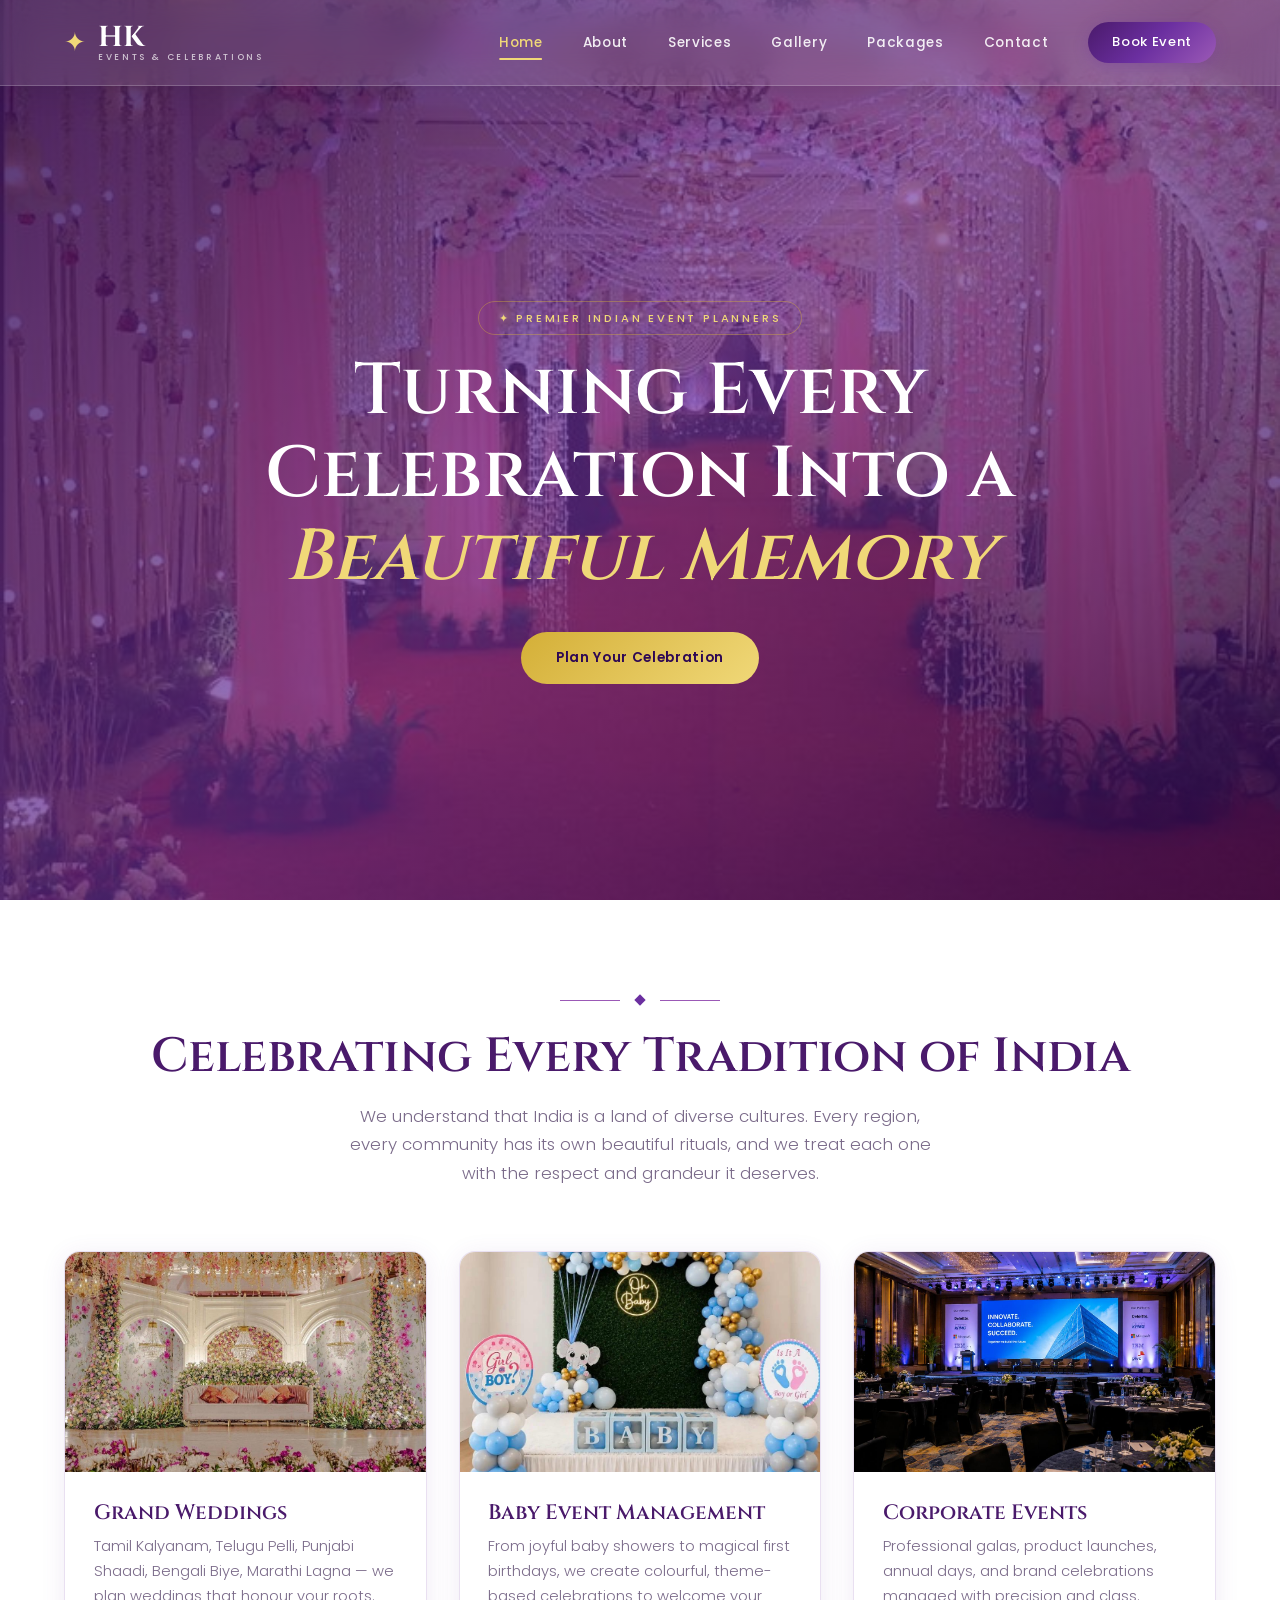
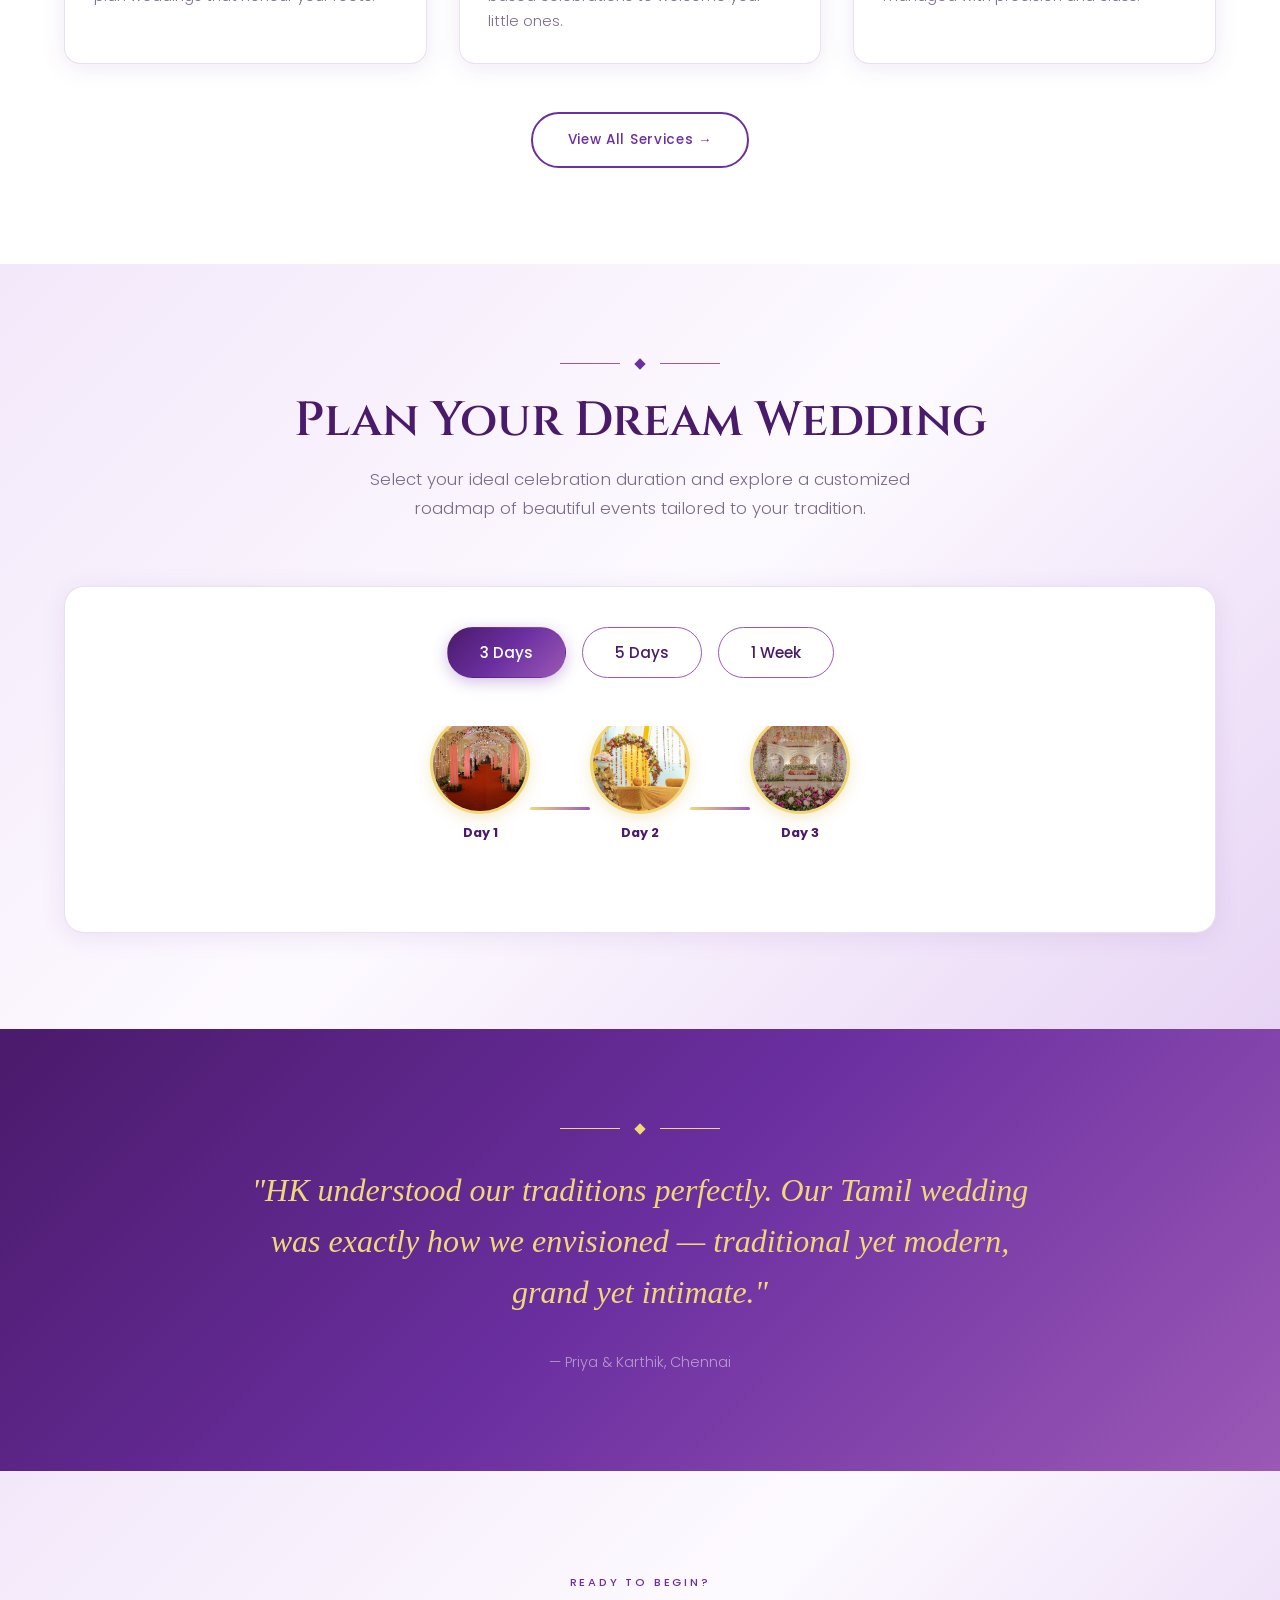
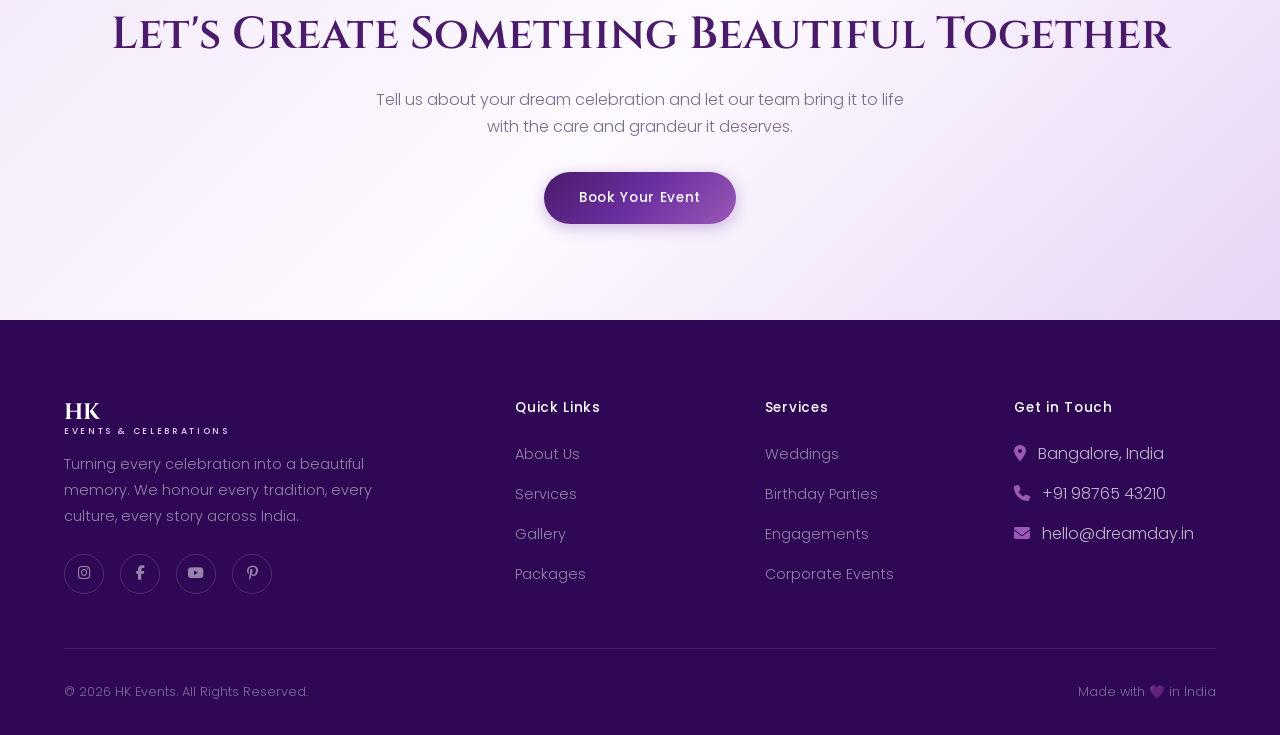
==== index.html @ d9052c52 "first commit" ====
<!DOCTYPE html>
<html lang="en">
<head>
    <meta charset="UTF-8">
    <meta name="viewport" content="width=device-width, initial-scale=1.0">
    <title>HK Events | Turning Every Celebration Into a Beautiful Memory</title>
    <meta name="description" content="HK Events - India's premier event planners for weddings, engagements, and celebrations across all traditions and cultures.">
    <link rel="stylesheet" href="https://cdnjs.cloudflare.com/ajax/libs/font-awesome/6.4.0/css/all.min.css">
    <link rel="stylesheet" href="style.css">
    <style>
        /* Hero Slider CSS */
        .hero-slider {
            position: absolute;
            inset: 0;
            z-index: 1;
            overflow: hidden;
        }
        .hero-slide {
            position: absolute;
            inset: 0;
            opacity: 0;
            transition: opacity 1.5s ease-in-out;
        }
        .hero-slide.active {
            opacity: 1;
        }
        .hero-slide img {
            width: 100%;
            height: 100%;
            object-fit: cover;
            animation: kenBurns 10s ease-in-out infinite alternate;
        }
        .hero-slider::after {
            content: '';
            position: absolute;
            inset: 0;
            background: linear-gradient(135deg, rgba(46, 8, 84, 0.82) 0%, rgba(107, 47, 160, 0.65) 50%, rgba(46, 8, 84, 0.75) 100%);
            z-index: 2;
        }
        @keyframes kenBurns {
            0% { transform: scale(1); }
            100% { transform: scale(1.15); }
        }
    </style>
</head>
<body>

    <!-- Header -->
    <header>
        <div class="container navbar">
            <a href="index.html" class="logo">
                <span class="logo-icon">✦</span>
                <span class="logo-text">HK<small>Events &amp; Celebrations</small></span>
            </a>
            <button class="mobile-menu-btn">☰</button>
            <nav class="nav-links">
                <a href="index.html" class="active">Home</a>
                <a href="about.html">About</a>
                <a href="services.html">Services</a>
                <a href="gallery.html">Gallery</a>
                <a href="packages.html">Packages</a>
                <a href="contact.html">Contact</a>
                <a href="book.html" class="nav-cta">Book Event</a>
            </nav>
        </div>
    </header>

    <!-- Hero -->
    <section class="hero">
        <div class="hero-slider" id="heroSlider">
            <div class="hero-slide active">
                <img src="wedding-entrance.jpeg" alt="Grand wedding celebration entrance">
            </div>
            <div class="hero-slide">
                <img src="wedding-floral-stage.jpeg" alt="Luxurious floral wedding stage">
            </div>
            <div class="hero-slide">
                <img src="ring-ceremony.jpeg" alt="Elegant ring ceremony setup">
            </div>
            <div class="hero-slide">
                <img src="anniversary-stage.jpeg" alt="Anniversary celebration stage">
            </div>
            <div class="hero-slide">
                <img src="birthday-butterfly.jpeg" alt="Magical birthday party decoration">
            </div>
            <div class="hero-slide">
                <img src="corporate-event.jpeg" alt="Professional corporate event">
            </div>
        </div>
        <div class="container">
            <div class="hero-content">
                <span class="tag fade-up">✦ Premier Indian Event Planners</span>
                <h1 class="fade-up" style="transition-delay: 0.15s;">Turning Every Celebration Into a <span>Beautiful Memory</span></h1>
                <div class="hero-btns fade-up" style="transition-delay: 0.3s;">
                    <a href="book.html" class="btn btn-gold">Plan Your Celebration</a>
                </div>
            </div>
        </div>
    </section>


    <!-- Services Preview -->
    <section class="section section-white">
        <div class="container">
            <div class="section-title fade-up">
                <div class="ornament"><span class="ornament-line"></span><span class="ornament-diamond"></span><span class="ornament-line"></span></div>
                <h2>Celebrating Every Tradition of India</h2>
                <p>We understand that India is a land of diverse cultures. Every region, every community has its own beautiful rituals, and we treat each one with the respect and grandeur it deserves.</p>
            </div>
            <div class="services-grid">
                <div class="service-card fade-up">
                    <div class="service-card-img"><img src="wedding-floral-stage.jpeg" alt="Grand wedding floral stage"></div>
                    <div class="service-card-body"><h3>Grand Weddings</h3><p>Tamil Kalyanam, Telugu Pelli, Punjabi Shaadi, Bengali Biye, Marathi Lagna — we plan weddings that honour your roots.</p></div>
                </div>
                <div class="service-card fade-up" style="transition-delay: 0.1s;">
                    <div class="service-card-img"><img src="baby-shower.jpeg" alt="Baby event setup"></div>
                    <div class="service-card-body"><h3>Baby Event Management</h3><p>From joyful baby showers to magical first birthdays, we create colourful, theme-based celebrations to welcome your little ones.</p></div>
                </div>
                <div class="service-card fade-up" style="transition-delay: 0.2s;">
                    <div class="service-card-img"><img src="corporate-event.jpeg" alt="Corporate event setup"></div>
                    <div class="service-card-body"><h3>Corporate Events</h3><p>Professional galas, product launches, annual days, and brand celebrations managed with precision and class.</p></div>
                </div>
            </div>
            <div style="text-align: center; margin-top: 3rem;" class="fade-up"><a href="services.html" class="btn btn-outline">View All Services →</a></div>
        </div>
    </section>

    <!-- Dynamic Marriage Roadmap -->
    <section class="section section-lavender roadmap-section">
        <div class="container">
            <div class="section-title fade-up">
                <div class="ornament"><span class="ornament-line"></span><span class="ornament-diamond"></span><span class="ornament-line"></span></div>
                <h2>Plan Your Dream Wedding</h2>
                <p>Select your ideal celebration duration and explore a customized roadmap of beautiful events tailored to your tradition.</p>
            </div>
            
            <div class="roadmap-container fade-up">
                <!-- Duration Selector -->
                <div class="duration-selector">
                    <button class="duration-btn active" data-duration="3">3 Days</button>
                    <button class="duration-btn" data-duration="5">5 Days</button>
                    <button class="duration-btn" data-duration="7">1 Week</button>
                </div>

                <div class="roadmap-layout">
                    <div class="roadmap-graph-container" id="roadmapGraph">
                        <!-- Dynamic graph nodes will be generated here -->
                    </div>
                </div>
            </div>
        </div>
    </section>

    <!-- Testimonial -->
    <section class="section section-purple">
        <div class="container" style="text-align: center;">
            <div class="fade-up">
                <div class="ornament" style="margin-bottom: 2rem;"><span class="ornament-line" style="background: var(--gold-light);"></span><span class="ornament-diamond" style="background: var(--gold-light);"></span><span class="ornament-line" style="background: var(--gold-light);"></span></div>
                <h3 style="font-family: 'Playfair Display', serif; font-size: clamp(1.5rem, 3vw, 2rem); font-weight: 400; font-style: italic; color: var(--gold-light); max-width: 800px; margin: 0 auto; line-height: 1.6;">"HK understood our traditions perfectly. Our Tamil wedding was exactly how we envisioned — traditional yet modern, grand yet intimate."</h3>
                <p style="margin-top: 2rem; color: rgba(255,255,255,0.5); font-size: 0.9rem;">— Priya &amp; Karthik, Chennai</p>
            </div>
        </div>
    </section>

    <!-- CTA -->
    <section class="section section-lavender">
        <div class="container" style="text-align: center;">
            <div class="fade-up">
                <span class="tag">Ready to Begin?</span>
                <h2 style="font-size: clamp(2rem, 4vw, 2.8rem); color: var(--purple-dark); margin-bottom: 1.5rem;">Let's Create Something Beautiful Together</h2>
                <p style="color: var(--text-light); max-width: 550px; margin: 0 auto 2rem;">Tell us about your dream celebration and let our team bring it to life with the care and grandeur it deserves.</p>
                <a href="book.html" class="btn btn-purple">Book Your Event</a>
            </div>
        </div>
    </section>

    <!-- Footer -->
    <footer>
        <div class="container">
            <div class="footer-grid fade-up">
                <div class="footer-brand">
                    <span class="logo-text">HK<small>Events &amp; Celebrations</small></span>
                    <p>Turning every celebration into a beautiful memory. We honour every tradition, every culture, every story across India.</p>
                    <div class="social-links" style="margin-top: 1.5rem;"><a href="#"><i class="fab fa-instagram"></i></a><a href="#"><i class="fab fa-facebook-f"></i></a><a href="#"><i class="fab fa-youtube"></i></a><a href="#"><i class="fab fa-pinterest-p"></i></a></div>
                </div>
                <div class="footer-links"><h4>Quick Links</h4><ul><li><a href="about.html">About Us</a></li><li><a href="services.html">Services</a></li><li><a href="gallery.html">Gallery</a></li><li><a href="packages.html">Packages</a></li></ul></div>
                <div class="footer-links"><h4>Services</h4><ul><li><a href="services.html">Weddings</a></li><li><a href="services.html">Birthday Parties</a></li><li><a href="services.html">Engagements</a></li><li><a href="services.html">Corporate Events</a></li></ul></div>
                <div class="footer-links"><h4>Get in Touch</h4><ul><li><i class="fas fa-map-marker-alt" style="color: var(--purple-light); margin-right: 0.5rem;"></i> Bangalore, India</li><li><i class="fas fa-phone" style="color: var(--purple-light); margin-right: 0.5rem;"></i> +91 98765 43210</li><li><i class="fas fa-envelope" style="color: var(--purple-light); margin-right: 0.5rem;"></i> hello@dreamday.in</li></ul></div>
            </div>
            <div class="footer-bottom"><p>© 2026 HK Events. All Rights Reserved.</p><p>Made with 💜 in India</p></div>
        </div>
    </footer>

    <script src="script.js"></script>
    <script>
        /* ---- Hero Slideshow ---- */
        (function() {
            const slides = document.querySelectorAll('.hero-slide');
            const total = slides.length;
            const SLIDE_DURATION = 4000; // ms per slide
            let current = 0;

            if (total > 0) {
                setInterval(() => {
                    slides[current].classList.remove('active');
                    current = (current + 1) % total;
                    slides[current].classList.add('active');
                }, SLIDE_DURATION);
            }
        })();
    </script>
</body>
</html>
---- style.css ----
/* Google Fonts */
@import url('https://fonts.googleapis.com/css2?family=Cinzel:wght@400;500;600;700;800&family=Poppins:wght@300;400;500;600&display=swap');

:root {
    /* Royal Purple & White Palette */
    --purple: #6B2FA0;
    --purple-light: #9B59B6;
    --purple-dark: #4A1A6B;
    --purple-deep: #2E0854;
    --purple-glow: rgba(155, 89, 182, 0.2);
    --lavender: #E8D5F5;
    --lavender-light: #F3E8FA;
    --white: #FFFFFF;
    --off-white: #FDFAFF;
    --gold: #D4AF37;
    --gold-light: #F0D878;
    --text-dark: #1A0A2E;
    --text-medium: #4A3660;
    --text-light: #7B6B8A;
    --border: rgba(107, 47, 160, 0.15);
    --shadow: 0 4px 25px rgba(107, 47, 160, 0.1);
    --shadow-lg: 0 12px 40px rgba(107, 47, 160, 0.15);
    --gradient-purple: linear-gradient(135deg, var(--purple-dark), var(--purple), var(--purple-light));
    --gradient-soft: linear-gradient(135deg, #F3E8FA, #FDFAFF, #E8D5F5);
    --transition: all 0.4s cubic-bezier(0.4, 0, 0.2, 1);
}

* { margin: 0; padding: 0; box-sizing: border-box; }
html { scroll-behavior: smooth; }

body {
    font-family: 'Poppins', sans-serif;
    color: var(--text-dark);
    background-color: var(--off-white);
    line-height: 1.7;
    overflow-x: hidden;
    font-weight: 300;
}
a, button { cursor: pointer; }

/* ========================
   ROYAL CURSOR EFFECT
   ======================== */
.cursor-dot {
    position: fixed;
    top: 0; left: 0;
    width: 6px; height: 6px;
    background: var(--gold-light);
    border-radius: 50%;
    transform: translate(-50%, -50%);
    pointer-events: none;
    z-index: 10000;
    box-shadow: 0 0 10px var(--gold-light), 0 0 20px var(--gold);
    transition: transform 0.15s ease-out, opacity 0.3s;
    opacity: 0;
}
.cursor-trail {
    position: fixed;
    top: 0; left: 0;
    width: 35px; height: 35px;
    border: 1.5px solid rgba(212, 175, 55, 0.6);
    border-radius: 50%;
    transform: translate(-50%, -50%);
    pointer-events: none;
    z-index: 9999;
    transition: width 0.3s, height 0.3s, background 0.3s, border-color 0.3s, opacity 0.3s;
    opacity: 0;
}
.cursor-trail.hover {
    width: 55px; height: 55px;
    background: rgba(212, 175, 55, 0.15);
    border-color: var(--gold);
}

h1, h2, h3, h4, h5, h6 {
    font-family: 'Cinzel', serif;
    font-weight: 600;
    color: var(--text-dark);
    line-height: 1.2;
}

a { text-decoration: none; color: inherit; transition: var(--transition); }
ul { list-style: none; }
img { max-width: 100%; height: auto; display: block; }

.container { max-width: 1280px; margin: 0 auto; padding: 0 5%; }

/* Ornament */
.ornament {
    display: flex;
    align-items: center;
    justify-content: center;
    gap: 1rem;
    margin-bottom: 1.5rem;
}
.ornament-line { width: 60px; height: 1px; background: var(--purple-light); }
.ornament-diamond { width: 8px; height: 8px; background: var(--purple); transform: rotate(45deg); }

/* Tag */
.tag {
    display: inline-block;
    font-size: 0.7rem;
    text-transform: uppercase;
    letter-spacing: 0.25em;
    color: var(--purple);
    font-weight: 500;
    margin-bottom: 1rem;
}

/* Section Title */
.section-title {
    text-align: center;
    margin-bottom: 4rem;
}
.section-title h2 {
    font-size: clamp(2.2rem, 4vw, 3rem);
    margin-bottom: 1rem;
    color: var(--purple-dark);
}
.section-title p {
    font-size: 1.05rem;
    color: var(--text-light);
    max-width: 600px;
    margin: 0 auto;
}

/* ========================
   HEADER
   ======================== */
header {
    position: fixed;
    top: 0;
    width: 100%;
    z-index: 1000;
    background: rgba(255, 255, 255, 0.1);
    backdrop-filter: blur(16px);
    -webkit-backdrop-filter: blur(16px);
    transition: all 0.4s ease;
    border-bottom: 1px solid rgba(255, 255, 255, 0.2);
    box-shadow: 0 4px 30px rgba(0, 0, 0, 0.1);
}
header.scrolled {
    background: rgba(255, 255, 255, 0.85);
    backdrop-filter: blur(20px);
    -webkit-backdrop-filter: blur(20px);
    box-shadow: 0 4px 30px rgba(107, 47, 160, 0.12);
    border-bottom: 1px solid rgba(107, 47, 160, 0.15);
}
.navbar {
    display: flex;
    justify-content: space-between;
    align-items: center;
    height: 85px;
}
.logo {
    display: flex;
    align-items: center;
    gap: 0.75rem;
}
.logo-icon { font-size: 1.6rem; color: var(--gold-light); transition: var(--transition); }
header.scrolled .logo-icon { color: var(--purple); }
.logo-text {
    font-family: 'Cinzel', serif;
    font-size: 1.8rem;
    font-weight: 700;
    color: var(--white);
    line-height: 1;
    transition: var(--transition);
}
header.scrolled .logo-text { color: var(--purple-dark); }
.logo-text small {
    display: block;
    font-family: 'Poppins', sans-serif;
    font-size: 0.55rem;
    letter-spacing: 0.3em;
    text-transform: uppercase;
    color: rgba(255,255,255,0.7);
    font-weight: 500;
    transition: var(--transition);
}
header.scrolled .logo-text small { color: var(--purple-light); }
.nav-links { display: flex; align-items: center; gap: 2.5rem; }
.nav-links a {
    font-size: 0.85rem;
    font-weight: 500;
    letter-spacing: 0.05em;
    color: rgba(255,255,255,0.9);
    position: relative;
    transition: var(--transition);
}
header.scrolled .nav-links a { color: var(--text-medium); }
.nav-links a:hover, .nav-links a.active { color: var(--gold-light); }
header.scrolled .nav-links a:hover, header.scrolled .nav-links a.active { color: var(--purple); }
.nav-links a::after {
    content: '';
    position: absolute;
    width: 0;
    height: 2px;
    bottom: -6px;
    left: 50%;
    transform: translateX(-50%);
    background: var(--gold-light);
    transition: var(--transition);
    border-radius: 2px;
}
header.scrolled .nav-links a::after { background: var(--gradient-purple); }
.nav-links a:hover::after, .nav-links a.active::after { width: 100%; }
.nav-cta {
    background: var(--gradient-purple) !important;
    color: var(--white) !important;
    padding: 0.6rem 1.5rem;
    border-radius: 50px;
    font-size: 0.82rem !important;
    font-weight: 500 !important;
    box-shadow: 0 4px 15px rgba(107, 47, 160, 0.3);
}
.nav-cta::after { display: none !important; }
.nav-cta:hover { transform: translateY(-2px); box-shadow: 0 6px 20px rgba(107, 47, 160, 0.4); }
.mobile-menu-btn {
    display: none;
    background: none;
    border: none;
    font-size: 1.5rem;
    color: var(--purple-dark);
    cursor: pointer;
}

/* ========================
   BUTTONS
   ======================== */
.btn {
    display: inline-block;
    padding: 0.9rem 2.2rem;
    font-family: 'Poppins', sans-serif;
    font-size: 0.85rem;
    font-weight: 500;
    letter-spacing: 0.05em;
    cursor: pointer;
    transition: var(--transition);
    border: none;
    border-radius: 50px;
    text-align: center;
}
.btn-purple {
    background: var(--gradient-purple);
    color: var(--white);
    box-shadow: 0 4px 15px rgba(107, 47, 160, 0.3);
}
.btn-purple:hover {
    transform: translateY(-3px);
    box-shadow: 0 8px 25px rgba(107, 47, 160, 0.4);
}
.btn-white {
    background: var(--white);
    color: var(--purple);
    box-shadow: var(--shadow);
}
.btn-white:hover {
    transform: translateY(-3px);
    box-shadow: var(--shadow-lg);
}
.btn-outline {
    background: transparent;
    border: 2px solid var(--purple);
    color: var(--purple);
}
.btn-outline:hover {
    background: var(--purple);
    color: var(--white);
}
.btn-outline-white {
    background: transparent;
    border: 2px solid rgba(255,255,255,0.6);
    color: var(--white);
}
.btn-outline-white:hover {
    background: var(--white);
    color: var(--purple);
}
.btn-gold {
    background: linear-gradient(135deg, var(--gold), var(--gold-light));
    color: var(--purple-deep);
    font-weight: 600;
}
.btn-gold:hover {
    transform: translateY(-3px);
    box-shadow: 0 8px 25px rgba(212, 175, 55, 0.4);
}

/* ========================
   HERO
   ======================== */
.hero {
    min-height: 100vh;
    display: flex;
    align-items: center;
    position: relative;
    overflow: hidden;
    background: var(--purple-deep);
    cursor: none; /* Hide default cursor only in hero */
}
.hero-bg {
    position: absolute;
    inset: 0;
    z-index: 1;
}
.hero-bg img { width: 100%; height: 100%; object-fit: cover; }
.hero-bg::after {
    content: '';
    position: absolute;
    inset: 0;
    background: linear-gradient(135deg, rgba(46, 8, 84, 0.82) 0%, rgba(107, 47, 160, 0.65) 50%, rgba(46, 8, 84, 0.75) 100%);
}
.hero-content {
    position: relative;
    z-index: 2;
    max-width: 800px;
    margin: 0 auto;
    padding-top: 85px;
    color: var(--white);
    text-align: center;
}
.hero-content .tag {
    color: var(--gold-light);
    border: 1px solid rgba(212, 175, 55, 0.4);
    padding: 0.4rem 1.2rem;
    border-radius: 50px;
}
.hero-content h1 {
    font-size: clamp(3rem, 6vw, 4.5rem);
    color: var(--white);
    margin-bottom: 1.5rem;
    line-height: 1.15;
}
.hero-content h1 span { color: var(--gold-light); font-style: italic; }
.hero-content p {
    font-size: 1.1rem;
    color: rgba(255,255,255,0.85);
    margin-bottom: 2.5rem;
    max-width: 550px;
    line-height: 1.8;
}
.hero-btns { display: flex; gap: 1rem; flex-wrap: wrap; justify-content: center; margin-top: 2rem; }

/* ========================
   SECTIONS
   ======================== */
.section { padding: 6rem 0; }
.section-white { background: var(--white); }
.section-lavender { background: var(--gradient-soft); }
.section-purple {
    background: var(--gradient-purple);
    color: var(--white);
}

/* ========================
   SERVICE CARDS
   ======================== */
.services-grid {
    display: grid;
    grid-template-columns: repeat(3, 1fr);
    gap: 2rem;
}
.service-card {
    background: var(--white);
    border: 1px solid var(--border);
    border-radius: 16px;
    overflow: hidden;
    transition: var(--transition);
    box-shadow: var(--shadow);
}
.service-card:hover {
    transform: translateY(-10px);
    box-shadow: var(--shadow-lg);
    border-color: var(--purple-light);
}
.service-card-img { height: 220px; overflow: hidden; }
.service-card-img img {
    width: 100%;
    height: 100%;
    object-fit: cover;
    transition: transform 0.6s ease;
}
.service-card:hover .service-card-img img { transform: scale(1.08); }
.service-card-body { padding: 1.8rem; }
.service-card-body h3 {
    font-size: 1.3rem;
    margin-bottom: 0.5rem;
    color: var(--purple-dark);
}
.service-card-body p { font-size: 0.92rem; color: var(--text-light); line-height: 1.7; }

/* ========================
   GALLERY
   ======================== */
.gallery-grid {
    display: grid;
    grid-template-columns: repeat(3, 1fr);
    gap: 1.5rem;
}
.gallery-item {
    border-radius: 16px;
    overflow: hidden;
    position: relative;
    cursor: pointer;
    box-shadow: var(--shadow);
}
.gallery-item img {
    width: 100%;
    aspect-ratio: 4/3;
    object-fit: cover;
    transition: transform 0.6s ease;
}
.gallery-item:hover img { transform: scale(1.1); }
.gallery-caption {
    position: absolute;
    bottom: 0;
    left: 0;
    right: 0;
    padding: 2rem 1.5rem 1.5rem;
    background: linear-gradient(to top, rgba(46, 8, 84, 0.85), transparent);
    color: white;
    transform: translateY(100%);
    transition: var(--transition);
}
.gallery-item:hover .gallery-caption { transform: translateY(0); }
.gallery-caption h4 { color: white; font-size: 1.1rem; }
.gallery-caption span { font-size: 0.8rem; color: var(--gold-light); }

/* ========================
   PRICING
   ======================== */
.pricing-grid {
    display: grid;
    grid-template-columns: repeat(3, 1fr);
    gap: 2rem;
    align-items: stretch;
}
.pricing-card {
    background: var(--white);
    border: 1px solid var(--border);
    border-radius: 16px;
    padding: 3rem 2rem;
    text-align: center;
    transition: var(--transition);
    display: flex;
    flex-direction: column;
    position: relative;
    overflow: hidden;
    box-shadow: var(--shadow);
}
.pricing-card.featured {
    border: 2px solid var(--purple);
    box-shadow: var(--shadow-lg);
    transform: scale(1.03);
}
.pricing-card.featured::before {
    content: 'Most Popular';
    position: absolute;
    top: 20px;
    right: -35px;
    background: var(--gradient-purple);
    color: white;
    font-size: 0.7rem;
    font-weight: 600;
    padding: 0.3rem 3rem;
    transform: rotate(45deg);
    letter-spacing: 0.05em;
}
.pricing-card:hover {
    transform: translateY(-8px);
    box-shadow: var(--shadow-lg);
}
.pricing-card.featured:hover { transform: scale(1.03) translateY(-8px); }
.pricing-card h3 { font-size: 1.5rem; color: var(--purple-dark); margin-bottom: 0.5rem; }
.pricing-card .price {
    font-family: 'Playfair Display', serif;
    font-size: 3rem;
    font-weight: 700;
    color: var(--purple);
    margin: 1.5rem 0;
}
.pricing-card .price span { font-size: 1rem; font-weight: 400; color: var(--text-light); }
.pricing-card ul { text-align: left; margin: 1.5rem 0; flex-grow: 1; }
.pricing-card li {
    padding: 0.6rem 0;
    font-size: 0.92rem;
    color: var(--text-medium);
    border-bottom: 1px solid var(--border);
    display: flex;
    align-items: center;
    gap: 0.75rem;
}
.pricing-card li:last-child { border-bottom: none; }
.pricing-card li .check { color: var(--purple); font-weight: 600; }

/* ========================
   FORMS
   ======================== */
.form-wrapper {
    max-width: 700px;
    margin: 0 auto;
    background: var(--white);
    border: 1px solid var(--border);
    border-radius: 16px;
    padding: 3rem;
    box-shadow: var(--shadow);
}
.form-row { display: grid; grid-template-columns: 1fr 1fr; gap: 1.5rem; }
.form-group { margin-bottom: 1.5rem; }
.form-group label {
    display: block;
    font-size: 0.85rem;
    font-weight: 500;
    color: var(--text-dark);
    margin-bottom: 0.5rem;
}
.form-control {
    width: 100%;
    padding: 0.85rem 1.2rem;
    border: 1px solid #e0d6ec;
    border-radius: 12px;
    font-family: 'Poppins', sans-serif;
    font-size: 0.95rem;
    color: var(--text-dark);
    background: var(--off-white);
    transition: var(--transition);
}
.form-control:focus {
    outline: none;
    border-color: var(--purple);
    box-shadow: 0 0 0 4px var(--purple-glow);
    background: var(--white);
}
.form-control::placeholder { color: #b8a8c8; }
textarea.form-control { resize: vertical; min-height: 130px; }

/* ========================
   ABOUT GRID
   ======================== */
.about-grid {
    display: grid;
    grid-template-columns: 1fr 1fr;
    gap: 5rem;
    align-items: center;
}
.about-image { position: relative; }
.about-image img {
    width: 100%;
    border-radius: 16px;
    box-shadow: var(--shadow-lg);
}
.about-image::after {
    content: '';
    position: absolute;
    top: 20px;
    left: 20px;
    width: 100%;
    height: 100%;
    border: 2px solid var(--purple-light);
    border-radius: 16px;
    z-index: -1;
}
.about-text h2 {
    font-size: clamp(2rem, 3vw, 2.8rem);
    color: var(--purple-dark);
    margin-bottom: 1.5rem;
}
.about-text p { font-size: 1rem; color: var(--text-light); margin-bottom: 1.2rem; line-height: 1.8; }
.stats-row {
    display: flex;
    gap: 3rem;
    margin-top: 2rem;
    padding-top: 2rem;
    border-top: 1px solid var(--border);
}
.stat h4 { font-size: 2rem; color: var(--purple); }
.stat p { font-size: 0.85rem; color: var(--text-light); margin-bottom: 0; }

/* ========================
   CONTACT
   ======================== */
.contact-grid {
    display: grid;
    grid-template-columns: 1fr 1fr;
    gap: 4rem;
    align-items: flex-start;
}
.contact-info h2 {
    font-size: clamp(2rem, 3vw, 2.5rem);
    color: var(--purple-dark);
    margin-bottom: 1.5rem;
}
.contact-info p { color: var(--text-light); margin-bottom: 2rem; line-height: 1.8; }
.contact-detail { display: flex; align-items: flex-start; gap: 1rem; margin-bottom: 1.5rem; }
.contact-detail-icon {
    width: 50px;
    height: 50px;
    border-radius: 12px;
    background: var(--lavender-light);
    display: flex;
    align-items: center;
    justify-content: center;
    color: var(--purple);
    font-size: 1.1rem;
    flex-shrink: 0;
}
.contact-detail h4 {
    font-family: 'Poppins', sans-serif;
    font-size: 0.9rem;
    font-weight: 500;
    margin-bottom: 0.25rem;
}
.contact-detail p { font-size: 0.9rem; color: var(--text-light); margin-bottom: 0; }

/* ========================
   FOOTER
   ======================== */
footer {
    background: var(--purple-deep);
    color: rgba(255,255,255,0.7);
    padding: 5rem 0 2rem;
}
.footer-grid {
    display: grid;
    grid-template-columns: 2fr 1fr 1fr 1fr;
    gap: 3rem;
    margin-bottom: 3rem;
}
.footer-brand { max-width: 350px; }
.footer-brand .logo-text { color: var(--white); font-size: 1.4rem; }
.footer-brand .logo-text small { color: var(--lavender); }
.footer-brand p { margin-top: 1rem; font-size: 0.9rem; line-height: 1.8; color: rgba(255,255,255,0.5); }
.footer-links h4 {
    font-family: 'Poppins', sans-serif;
    font-size: 0.85rem;
    font-weight: 500;
    color: var(--white);
    margin-bottom: 1.5rem;
    letter-spacing: 0.05em;
}
.footer-links li { margin-bottom: 0.8rem; }
.footer-links a { font-size: 0.9rem; color: rgba(255,255,255,0.5); }
.footer-links a:hover { color: var(--lavender); }
.footer-bottom {
    display: flex;
    justify-content: space-between;
    align-items: center;
    padding-top: 2rem;
    border-top: 1px solid rgba(255,255,255,0.1);
    font-size: 0.8rem;
    color: rgba(255,255,255,0.4);
}
.social-links { display: flex; gap: 1rem; }
.social-links a {
    width: 40px;
    height: 40px;
    border-radius: 50%;
    border: 1px solid rgba(255,255,255,0.15);
    display: flex;
    align-items: center;
    justify-content: center;
    color: rgba(255,255,255,0.5);
    font-size: 0.9rem;
    transition: var(--transition);
}
.social-links a:hover {
    background: var(--purple-light);
    color: white;
    border-color: var(--purple-light);
    transform: translateY(-3px);
}

/* ========================
   ANIMATIONS
   ======================== */
.fade-up {
    opacity: 0;
    transform: translateY(35px);
    transition: opacity 1s ease, transform 1s ease;
}
.fade-in { opacity: 0; transition: opacity 1.2s ease; }
.fade-up.is-visible, .fade-in.is-visible { opacity: 1; transform: translateY(0); }

/* Page Load Animation */
@keyframes pageLoadIn {
    from { opacity: 0; transform: translateY(20px); }
    to { opacity: 1; transform: translateY(0); }
}
body { animation: pageLoadIn 0.8s ease forwards; }

/* ========================
   ENHANCED CARD GLOW HOVER
   ======================== */
.service-card {
    position: relative;
}
.service-card::before {
    content: '';
    position: absolute; inset: -2px;
    border-radius: 18px;
    background: linear-gradient(135deg, var(--purple), var(--gold), var(--purple-light));
    z-index: -1;
    opacity: 0;
    transition: opacity 0.5s ease;
}
.service-card:hover::before { opacity: 1; }
.service-card:hover {
    border-color: transparent;
}

/* ========================
   GALLERY FILTERS
   ======================== */
.gallery-filters {
    display: flex;
    justify-content: center;
    gap: 0.8rem;
    margin-bottom: 3rem;
    flex-wrap: wrap;
}
.gallery-filter-btn {
    padding: 0.55rem 1.5rem;
    border: 1.5px solid var(--border);
    border-radius: 50px;
    background: transparent;
    color: var(--text-medium);
    font-family: 'Poppins', sans-serif;
    font-size: 0.8rem;
    font-weight: 500;
    cursor: pointer;
    transition: var(--transition);
    letter-spacing: 0.03em;
}
.gallery-filter-btn:hover {
    border-color: var(--purple-light);
    color: var(--purple);
    background: var(--lavender-light);
}
.gallery-filter-btn.active {
    background: var(--gradient-purple);
    color: var(--white);
    border-color: var(--purple);
    box-shadow: 0 4px 15px rgba(107, 47, 160, 0.3);
}

/* Masonry-style Gallery */
.gallery-masonry {
    columns: 3;
    column-gap: 1.5rem;
}
.gallery-masonry .gallery-item {
    break-inside: avoid;
    margin-bottom: 1.5rem;
    display: inline-block;
    width: 100%;
}
.gallery-masonry .gallery-item img {
    aspect-ratio: unset;
    height: auto;
}

/* ========================
   LIGHTBOX
   ======================== */
.lightbox {
    position: fixed; inset: 0;
    z-index: 10000;
    background: rgba(0,0,0,0.92);
    display: none; align-items: center; justify-content: center;
    opacity: 0;
    transition: opacity 0.4s ease;
    cursor: pointer;
    backdrop-filter: blur(6px);
}
.lightbox.active { display: flex; opacity: 1; }
.lightbox img {
    max-width: 90vw;
    max-height: 85vh;
    object-fit: contain;
    border-radius: 8px;
    box-shadow: 0 20px 60px rgba(0,0,0,0.5);
    animation: lightboxZoomIn 0.4s ease forwards;
}
@keyframes lightboxZoomIn {
    from { transform: scale(0.85); opacity: 0; }
    to { transform: scale(1); opacity: 1; }
}
.lightbox-close {
    position: absolute; top: 25px; right: 30px;
    font-size: 2rem; color: rgba(255,255,255,0.6);
    cursor: pointer; background: none; border: none;
    transition: color 0.3s ease;
    font-family: 'Poppins', sans-serif;
}
.lightbox-close:hover { color: #fff; }
.lightbox-caption {
    position: absolute; bottom: 30px; left: 50%; transform: translateX(-50%);
    color: rgba(255,255,255,0.6);
    font-family: 'Poppins', sans-serif; font-size: 0.85rem;
    letter-spacing: 0.05em; text-align: center;
}

/* ========================
   ANIMATED COUNTER STATS
   ======================== */
.stats-row-animated {
    display: flex;
    justify-content: center;
    gap: 4rem;
    flex-wrap: wrap;
    margin-top: 3rem;
}
.stat-card {
    text-align: center;
    padding: 2rem 2.5rem;
    background: var(--white);
    border-radius: 16px;
    border: 1px solid var(--border);
    box-shadow: var(--shadow);
    transition: var(--transition);
    min-width: 180px;
}
.stat-card:hover {
    transform: translateY(-5px);
    box-shadow: var(--shadow-lg);
    border-color: var(--purple-light);
}
.stat-icon {
    font-size: 2rem;
    margin-bottom: 0.8rem;
    display: block;
}
.stat-number {
    font-family: 'Playfair Display', serif;
    font-size: 2.5rem;
    font-weight: 700;
    color: var(--purple);
    line-height: 1;
}
.stat-label {
    font-size: 0.82rem;
    color: var(--text-light);
    margin-top: 0.4rem;
    letter-spacing: 0.03em;
}

/* ========================
   WHY CHOOSE US CARDS
   ======================== */
.why-grid {
    display: grid;
    grid-template-columns: repeat(3, 1fr);
    gap: 2rem;
}
.why-card {
    padding: 2.5rem 2rem;
    text-align: center;
    background: var(--white);
    border-radius: 16px;
    border: 1px solid var(--border);
    box-shadow: var(--shadow);
    transition: var(--transition);
    position: relative;
    overflow: hidden;
}
.why-card::before {
    content: '';
    position: absolute; top: 0; left: 0; right: 0;
    height: 3px;
    background: var(--gradient-purple);
    transform: scaleX(0);
    transition: transform 0.5s ease;
    transform-origin: left;
}
.why-card:hover::before { transform: scaleX(1); }
.why-card:hover {
    transform: translateY(-8px);
    box-shadow: var(--shadow-lg);
}
.why-icon {
    width: 60px; height: 60px; margin: 0 auto 1.2rem;
    border-radius: 50%;
    background: var(--lavender-light);
    display: flex; align-items: center; justify-content: center;
    font-size: 1.5rem;
    transition: var(--transition);
}
.why-card:hover .why-icon {
    background: var(--gradient-purple);
    transform: scale(1.1);
}
.why-card:hover .why-icon i { color: var(--white); }
.why-icon i { color: var(--purple); transition: color 0.3s ease; }
.why-card h3 {
    font-size: 1.15rem;
    color: var(--purple-dark);
    margin-bottom: 0.6rem;
}
.why-card p { font-size: 0.9rem; color: var(--text-light); line-height: 1.7; }

/* ========================
   IMAGE STRIP (Horizontal Scroll)
   ======================== */
.image-strip {
    display: flex;
    gap: 1rem;
    overflow-x: auto;
    scroll-snap-type: x mandatory;
    padding: 1rem 0;
    scrollbar-width: none;
}
.image-strip::-webkit-scrollbar { display: none; }
.image-strip-item {
    flex: 0 0 280px;
    height: 200px;
    border-radius: 12px;
    overflow: hidden;
    scroll-snap-align: start;
    position: relative;
    box-shadow: var(--shadow);
    transition: var(--transition);
}
.image-strip-item:hover { transform: scale(1.03); }
.image-strip-item img {
    width: 100%; height: 100%;
    object-fit: cover;
}

/* ========================
   TIMELINE
   ======================== */
.process-timeline {
    display: grid;
    grid-template-columns: repeat(4, 1fr);
    gap: 2rem;
    position: relative;
    margin-top: 3rem;
}
.process-timeline::before {
    content: '';
    position: absolute;
    top: 40px; left: 12.5%; right: 12.5%;
    height: 2px;
    background: var(--border);
}
.process-step {
    text-align: center;
    position: relative;
}
.step-num {
    width: 50px; height: 50px;
    border-radius: 50%;
    background: var(--gradient-purple);
    color: var(--white);
    display: flex; align-items: center; justify-content: center;
    font-family: 'Playfair Display', serif;
    font-size: 1.2rem; font-weight: 700;
    margin: 0 auto 1.2rem;
    position: relative; z-index: 2;
    box-shadow: 0 4px 15px rgba(107, 47, 160, 0.3);
}
.process-step h4 {
    font-size: 1rem;
    color: var(--purple-dark);
    margin-bottom: 0.4rem;
}
.process-step p {
    font-size: 0.82rem;
    color: var(--text-light);
    line-height: 1.6;
}

/* ========================
   DYNAMIC ROADMAP
   ======================== */
.roadmap-container {
    background: var(--white);
    border: 1px solid var(--border);
    border-radius: 20px;
    padding: 2.5rem;
    box-shadow: var(--shadow);
    margin-top: 2rem;
}
.duration-selector {
    display: flex;
    justify-content: center;
    gap: 1rem;
    margin-bottom: 3rem;
    flex-wrap: wrap;
}
.duration-btn {
    padding: 0.8rem 2rem;
    background: transparent;
    border: 1.5px solid var(--purple-light);
    color: var(--purple-dark);
    border-radius: 50px;
    font-family: 'Poppins', sans-serif;
    font-size: 0.95rem;
    font-weight: 500;
    cursor: pointer;
    transition: var(--transition);
}
.duration-btn:hover {
    background: var(--lavender-light);
    border-color: var(--purple);
}
.duration-btn.active {
    background: var(--gradient-purple);
    color: var(--white);
    border-color: transparent;
    box-shadow: 0 4px 15px rgba(107, 47, 160, 0.3);
}

.roadmap-graph-container {
    display: flex;
    align-items: center;
    justify-content: center;
    flex-wrap: nowrap;
    gap: 0;
    padding: 3rem 2rem;
    overflow-x: auto;
    scrollbar-width: none;
    -ms-overflow-style: none;
    position: relative;
}
.roadmap-graph-container::-webkit-scrollbar {
    display: none;
}
.graph-node-wrapper {
    display: flex;
    flex-direction: column;
    align-items: center;
    position: relative;
}
.graph-node-wrapper:nth-child(odd) {
    margin-top: -60px;
}
.graph-node-wrapper:nth-child(even) {
    margin-top: 60px;
}
.graph-node {
    width: 100px;
    height: 100px;
    border-radius: 50%;
    border: 3px solid var(--gold-light);
    overflow: hidden;
    cursor: pointer;
    box-shadow: 0 4px 15px rgba(212, 175, 55, 0.25);
    transition: transform 0.4s cubic-bezier(0.4, 0, 0.2, 1), box-shadow 0.4s, border-color 0.4s;
    position: relative;
    background: var(--white);
    z-index: 2;
}
.graph-node img {
    width: 100%;
    height: 100%;
    object-fit: cover;
    transition: var(--transition);
}
.graph-node:hover {
    transform: scale(1.15);
    box-shadow: 0 0 30px rgba(212, 175, 55, 0.5);
    border-color: var(--gold);
}
.graph-node:hover img {
    transform: scale(1.1);
}
.graph-node-label {
    margin-top: 8px;
    font-size: 0.8rem;
    font-weight: 700;
    color: var(--purple-dark);
    text-align: center;
    white-space: nowrap;
}
.graph-line {
    width: 60px;
    height: 3px;
    background: linear-gradient(90deg, var(--gold-light), var(--purple-light));
    border-radius: 2px;
    align-self: center;
    z-index: 1;
}

/* ========================
   GLOBAL MODAL
   ======================== */
.global-modal {
    position: fixed;
    top: 0;
    left: 0;
    width: 100%;
    height: 100%;
    background: rgba(10, 5, 20, 0.75);
    backdrop-filter: blur(12px);
    -webkit-backdrop-filter: blur(12px);
    z-index: 10000;
    display: flex;
    align-items: center;
    justify-content: center;
    opacity: 0;
    visibility: hidden;
    transition: opacity 0.4s ease, visibility 0.4s ease;
    padding: 20px;
}
.global-modal.active {
    opacity: 1;
    visibility: visible;
}
.modal-content {
    background: rgba(18, 8, 32, 0.95);
    border: 1px solid rgba(255, 255, 255, 0.12);
    border-radius: 20px;
    overflow: hidden;
    width: 100%;
    max-width: 880px;
    display: flex;
    flex-direction: row;
    box-shadow: 0 20px 60px rgba(0, 0, 0, 0.7);
    position: relative;
    transform: translateY(30px) scale(0.96);
    transition: transform 0.5s cubic-bezier(0.4, 0, 0.2, 1);
}
.global-modal.active .modal-content {
    transform: translateY(0) scale(1);
}
.modal-close {
    position: absolute;
    top: 14px;
    right: 14px;
    width: 38px;
    height: 38px;
    background: rgba(0, 0, 0, 0.5);
    border: 1px solid rgba(255, 255, 255, 0.2);
    border-radius: 50%;
    font-size: 1.1rem;
    color: #fff;
    display: flex;
    align-items: center;
    justify-content: center;
    cursor: pointer;
    z-index: 5;
    transition: all 0.3s ease;
}
.modal-close:hover {
    background: var(--gold);
    color: #1a0a2e;
    transform: rotate(90deg);
}
.modal-left {
    flex: 0 0 50%;
    max-width: 50%;
    overflow: hidden;
}
.modal-left img {
    width: 100%;
    height: 100%;
    min-height: 380px;
    object-fit: cover;
    display: block;
}
.modal-right {
    flex: 1;
    padding: 2.5rem 2rem;
    display: flex;
    flex-direction: column;
    justify-content: center;
    overflow-y: auto;
}
.modal-right h3 {
    font-size: 1.5rem;
    color: var(--gold-light);
    margin-bottom: 1rem;
    line-height: 1.35;
}
.modal-right p {
    color: rgba(255, 255, 255, 0.82);
    line-height: 1.85;
    font-size: 0.98rem;
}

/* ========================
   RESPONSIVE — UPDATES
   ======================== */
@media (max-width: 1024px) {
    .services-grid { grid-template-columns: repeat(2, 1fr); }
    .pricing-grid { grid-template-columns: 1fr; max-width: 450px; margin-left: auto; margin-right: auto; }
    .pricing-card.featured { transform: none; }
    .pricing-card.featured:hover { transform: translateY(-8px); }
    .about-grid { grid-template-columns: 1fr; gap: 3rem; }
    .about-image::after { display: none; }
    .contact-grid { grid-template-columns: 1fr; }
    .footer-grid { grid-template-columns: repeat(2, 1fr); }
    .gallery-grid { grid-template-columns: repeat(2, 1fr); }
    .gallery-masonry { columns: 2; }
    .why-grid { grid-template-columns: repeat(2, 1fr); }
    .process-timeline { grid-template-columns: repeat(2, 1fr); }
    .process-timeline::before { display: none; }
}
@media (max-width: 768px) {
    .nav-links {
        position: fixed;
        top: 85px;
        left: 0;
        width: 100%;
        height: calc(100vh - 85px);
        background: rgba(253, 250, 255, 0.98);
        backdrop-filter: blur(15px);
        flex-direction: column;
        align-items: center;
        justify-content: center;
        gap: 2rem;
        opacity: 0;
        visibility: hidden;
        transition: var(--transition);
        z-index: 999;
    }
    .nav-links.active { opacity: 1; visibility: visible; }
    header.scrolled .nav-links { background: rgba(253, 250, 255, 0.98); }
    .nav-links a { color: var(--purple-dark) !important; font-size: 1.2rem; }
    
    .mobile-menu-btn { display: block; z-index: 1001; }
    .hero-content { padding-top: 60px; }
    .hero-content h1 { font-size: 2.2rem; }
    .hero-content p { font-size: 1rem; }
    .hero-btns { flex-direction: column; width: 100%; }
    .hero-btns .btn { width: 100%; text-align: center; }
    
    .services-grid, .gallery-grid { grid-template-columns: 1fr; }
    .form-row { grid-template-columns: 1fr; }
    .stats-row { flex-direction: column; gap: 1.5rem; }
    .stats-row-animated { flex-direction: column; gap: 1.5rem; }
    .footer-grid { grid-template-columns: 1fr; gap: 2rem; text-align: center; }
    .footer-bottom { flex-direction: column; gap: 1rem; text-align: center; }
    .social-links { justify-content: center; }
    
    .section { padding: 4rem 0; }
    .section-title h2 { font-size: 1.8rem; }
    
    .gallery-masonry { columns: 1; }
    .why-grid { grid-template-columns: 1fr; }
    .process-timeline { grid-template-columns: 1fr; }
    .image-strip-item { flex: 0 0 240px; height: 160px; }
    
    .roadmap-container { padding: 1.5rem; }
    .duration-selector { flex-direction: column; width: 100%; gap: 0.5rem; }
    .duration-btn { width: 100%; text-align: center; }
    .graph-line { display: none; }
    .roadmap-graph-container { 
        gap: 1rem;
        padding: 1.5rem 1rem;
        justify-content: center;
        flex-wrap: wrap;
    }
    .graph-node-wrapper:nth-child(odd),
    .graph-node-wrapper:nth-child(even) {
        margin-top: 0;
    }
    .graph-node { width: 80px; height: 80px; }
    
    .modal-content { 
        flex-direction: column;
        max-height: 90vh;
        overflow-y: auto;
    }
    .modal-left {
        flex: 0 0 auto;
        max-width: 100%;
        height: 220px;
    }
    .modal-left img { min-height: 220px; }
    .modal-right { padding: 1.5rem; }
    .modal-right h3 { font-size: 1.2rem; }
}
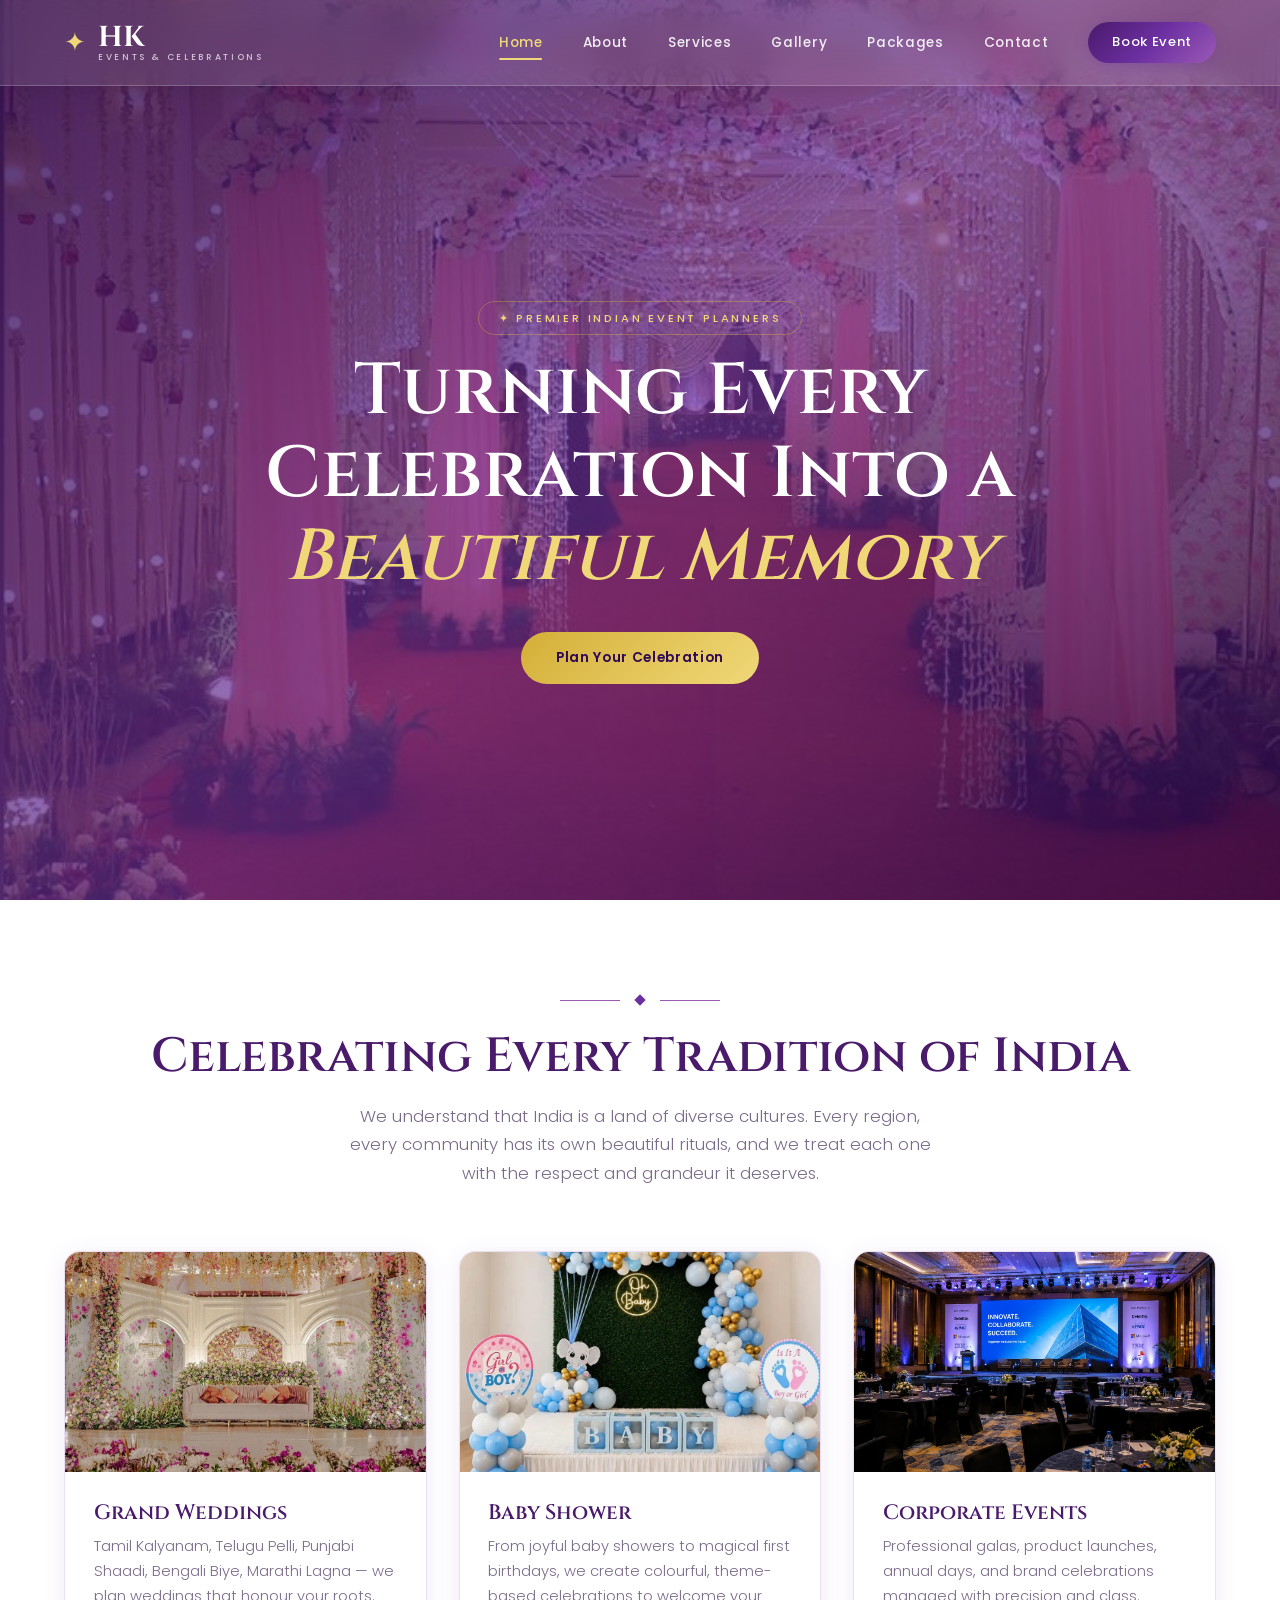
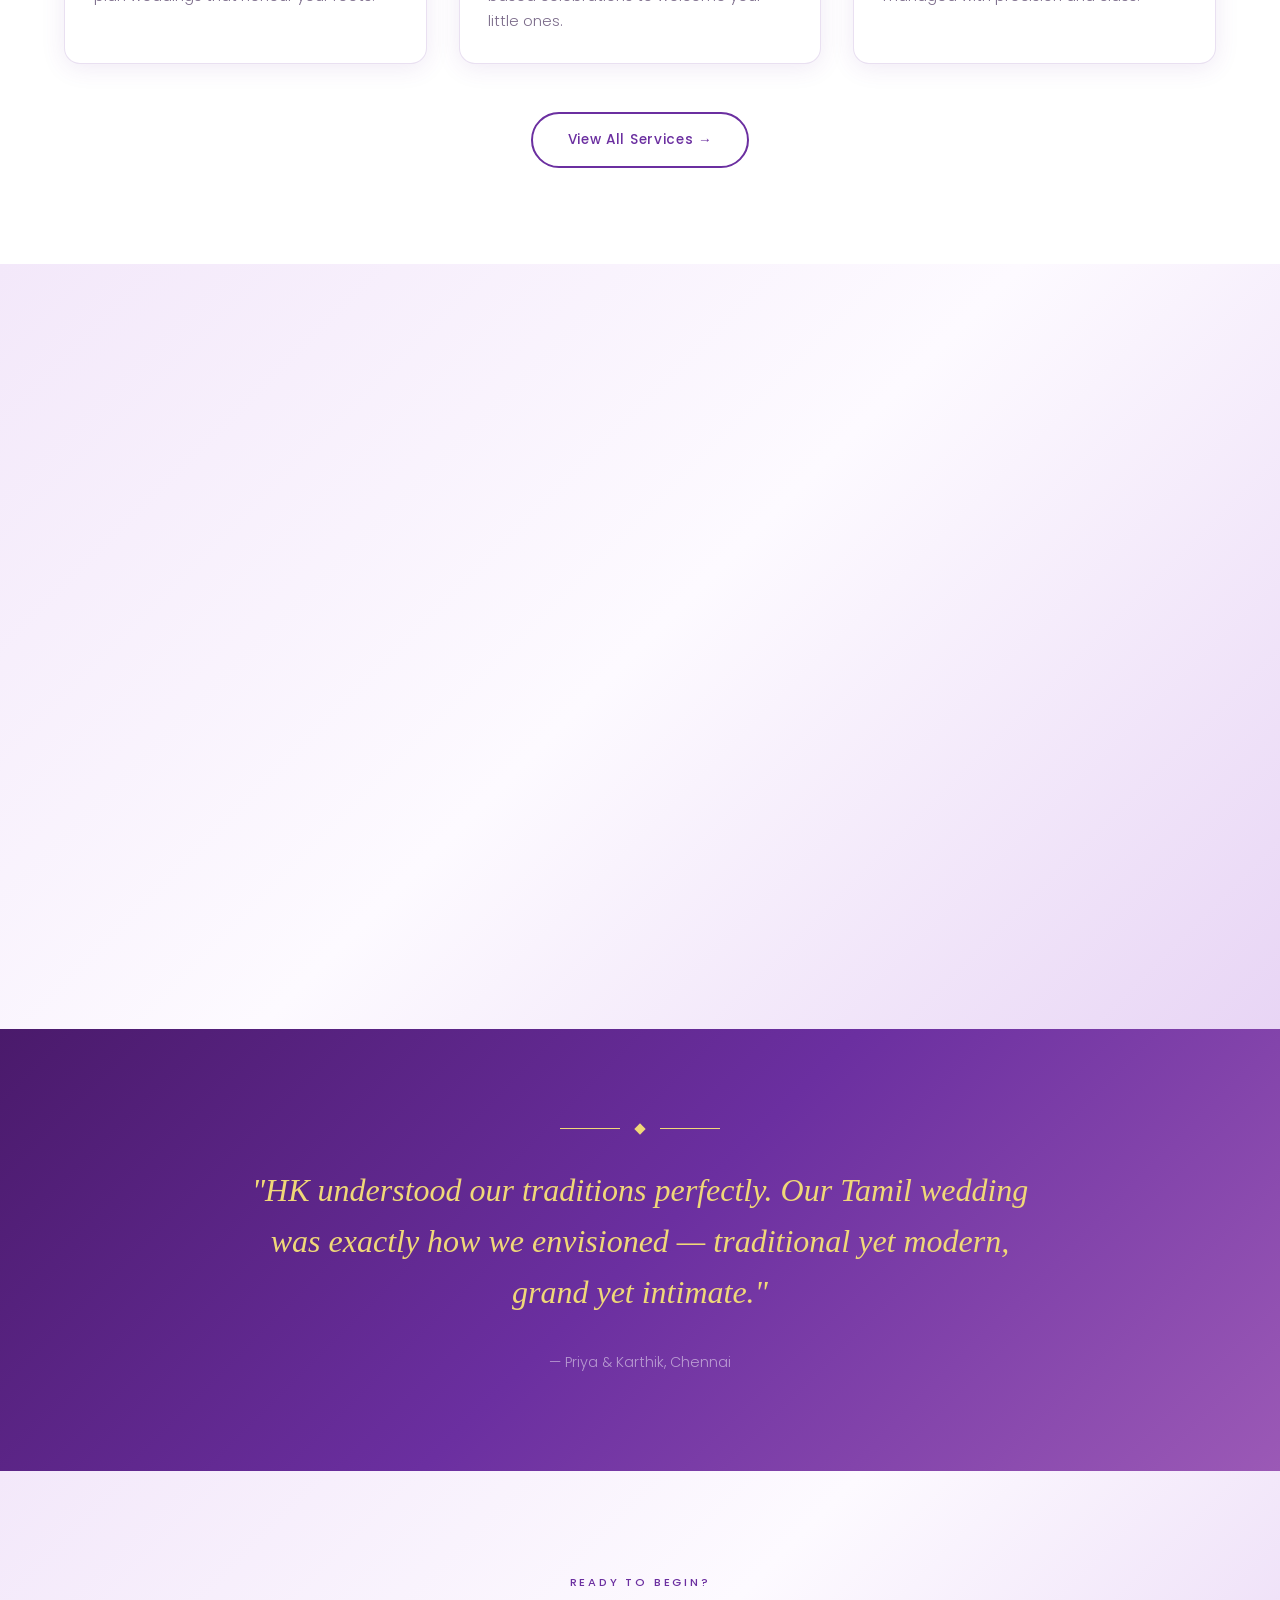
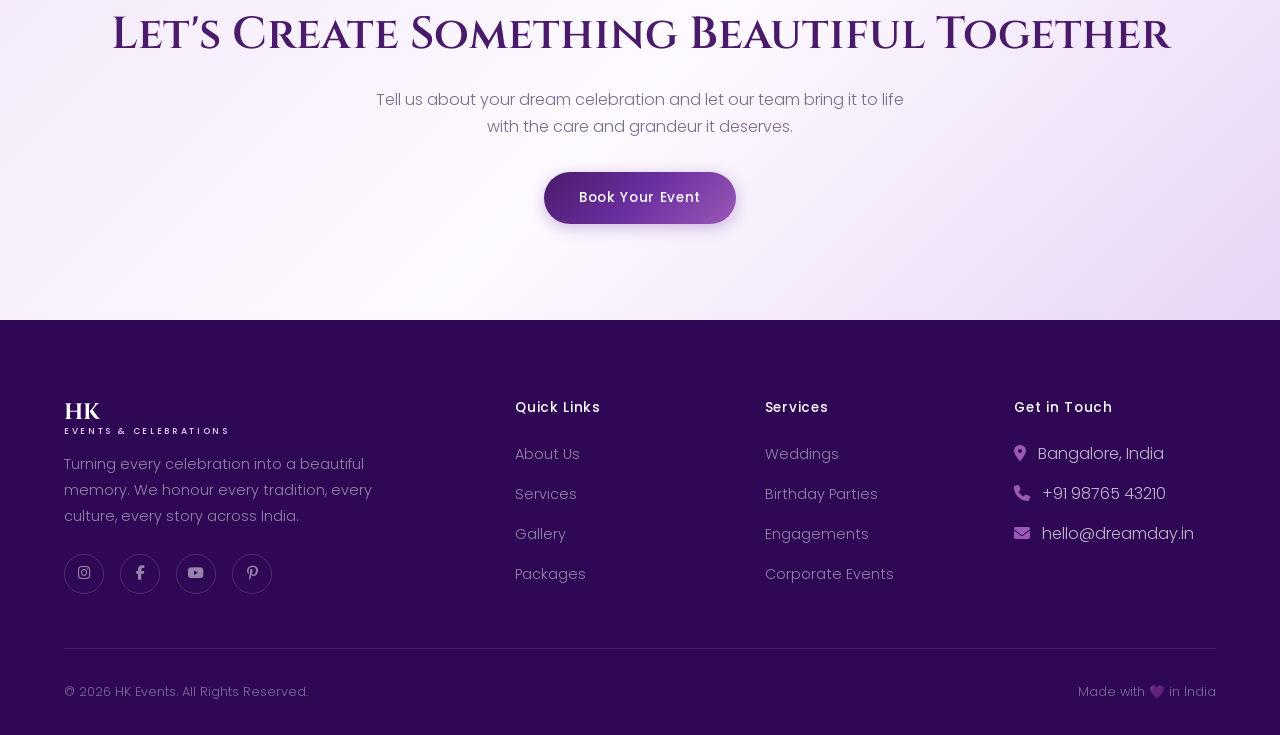
==== commit 6643c0c1: "first commit" ====
--- a/index.html
+++ b/index.html
@@ -113,8 +113,8 @@
                     <div class="service-card-body"><h3>Grand Weddings</h3><p>Tamil Kalyanam, Telugu Pelli, Punjabi Shaadi, Bengali Biye, Marathi Lagna — we plan weddings that honour your roots.</p></div>
                 </div>
                 <div class="service-card fade-up" style="transition-delay: 0.1s;">
-                    <div class="service-card-img"><img src="baby-shower.jpeg" alt="Baby event setup"></div>
-                    <div class="service-card-body"><h3>Baby Event Management</h3><p>From joyful baby showers to magical first birthdays, we create colourful, theme-based celebrations to welcome your little ones.</p></div>
+                    <div class="service-card-img"><img src="baby-shower.jpeg" alt="Baby shower setup"></div>
+                    <div class="service-card-body"><h3>Baby Shower</h3><p>From joyful baby showers to magical first birthdays, we create colourful, theme-based celebrations to welcome your little ones.</p></div>
                 </div>
                 <div class="service-card fade-up" style="transition-delay: 0.2s;">
                     <div class="service-card-img"><img src="corporate-event.jpeg" alt="Corporate event setup"></div>
--- a/style.css
+++ b/style.css
@@ -1113,8 +1113,9 @@
     border: 1px solid rgba(255, 255, 255, 0.12);
     border-radius: 20px;
     overflow: hidden;
-    width: 100%;
-    max-width: 880px;
+    width: 90%;
+    max-width: 850px;
+    max-height: 80vh;
     display: flex;
     flex-direction: row;
     box-shadow: 0 20px 60px rgba(0, 0, 0, 0.7);
@@ -1149,14 +1150,14 @@
     transform: rotate(90deg);
 }
 .modal-left {
-    flex: 0 0 50%;
-    max-width: 50%;
+    flex: 0 0 45%;
+    max-width: 45%;
     overflow: hidden;
+    display: flex;
 }
 .modal-left img {
     width: 100%;
     height: 100%;
-    min-height: 380px;
     object-fit: cover;
     display: block;
 }
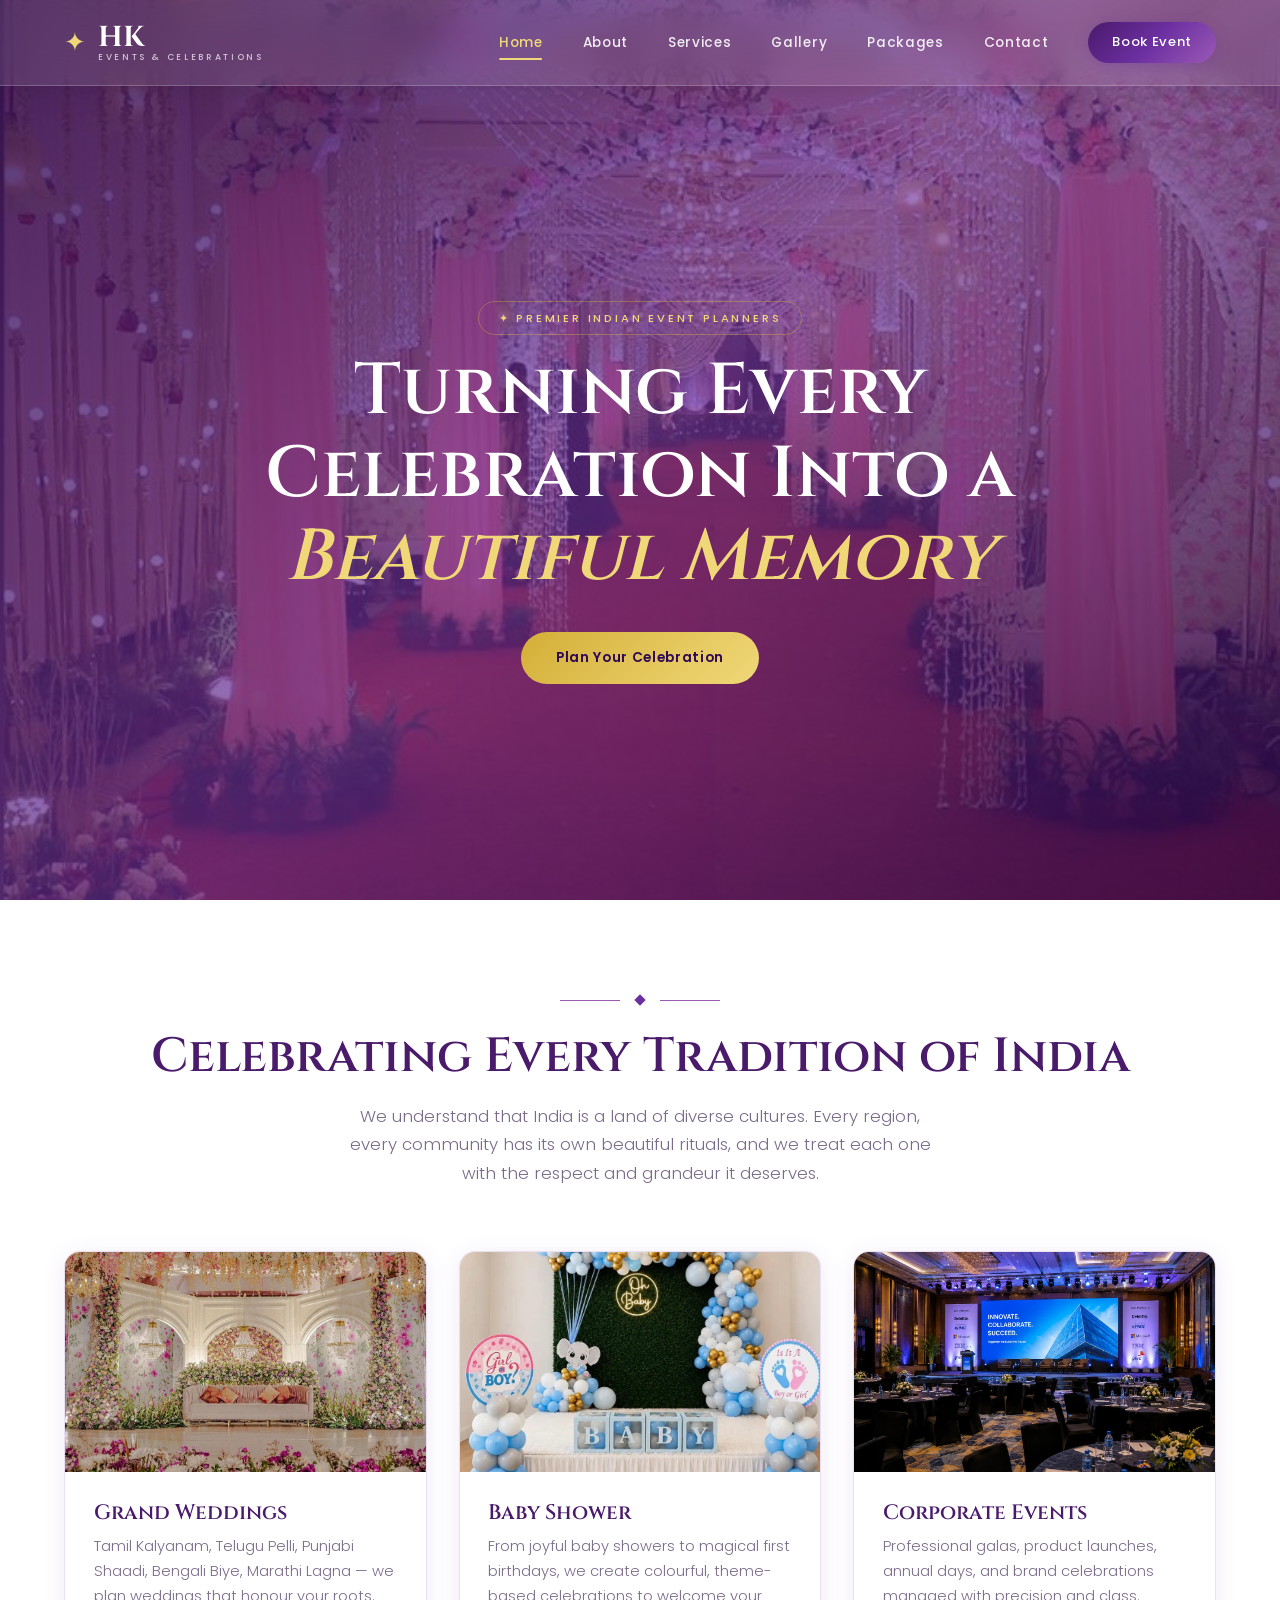
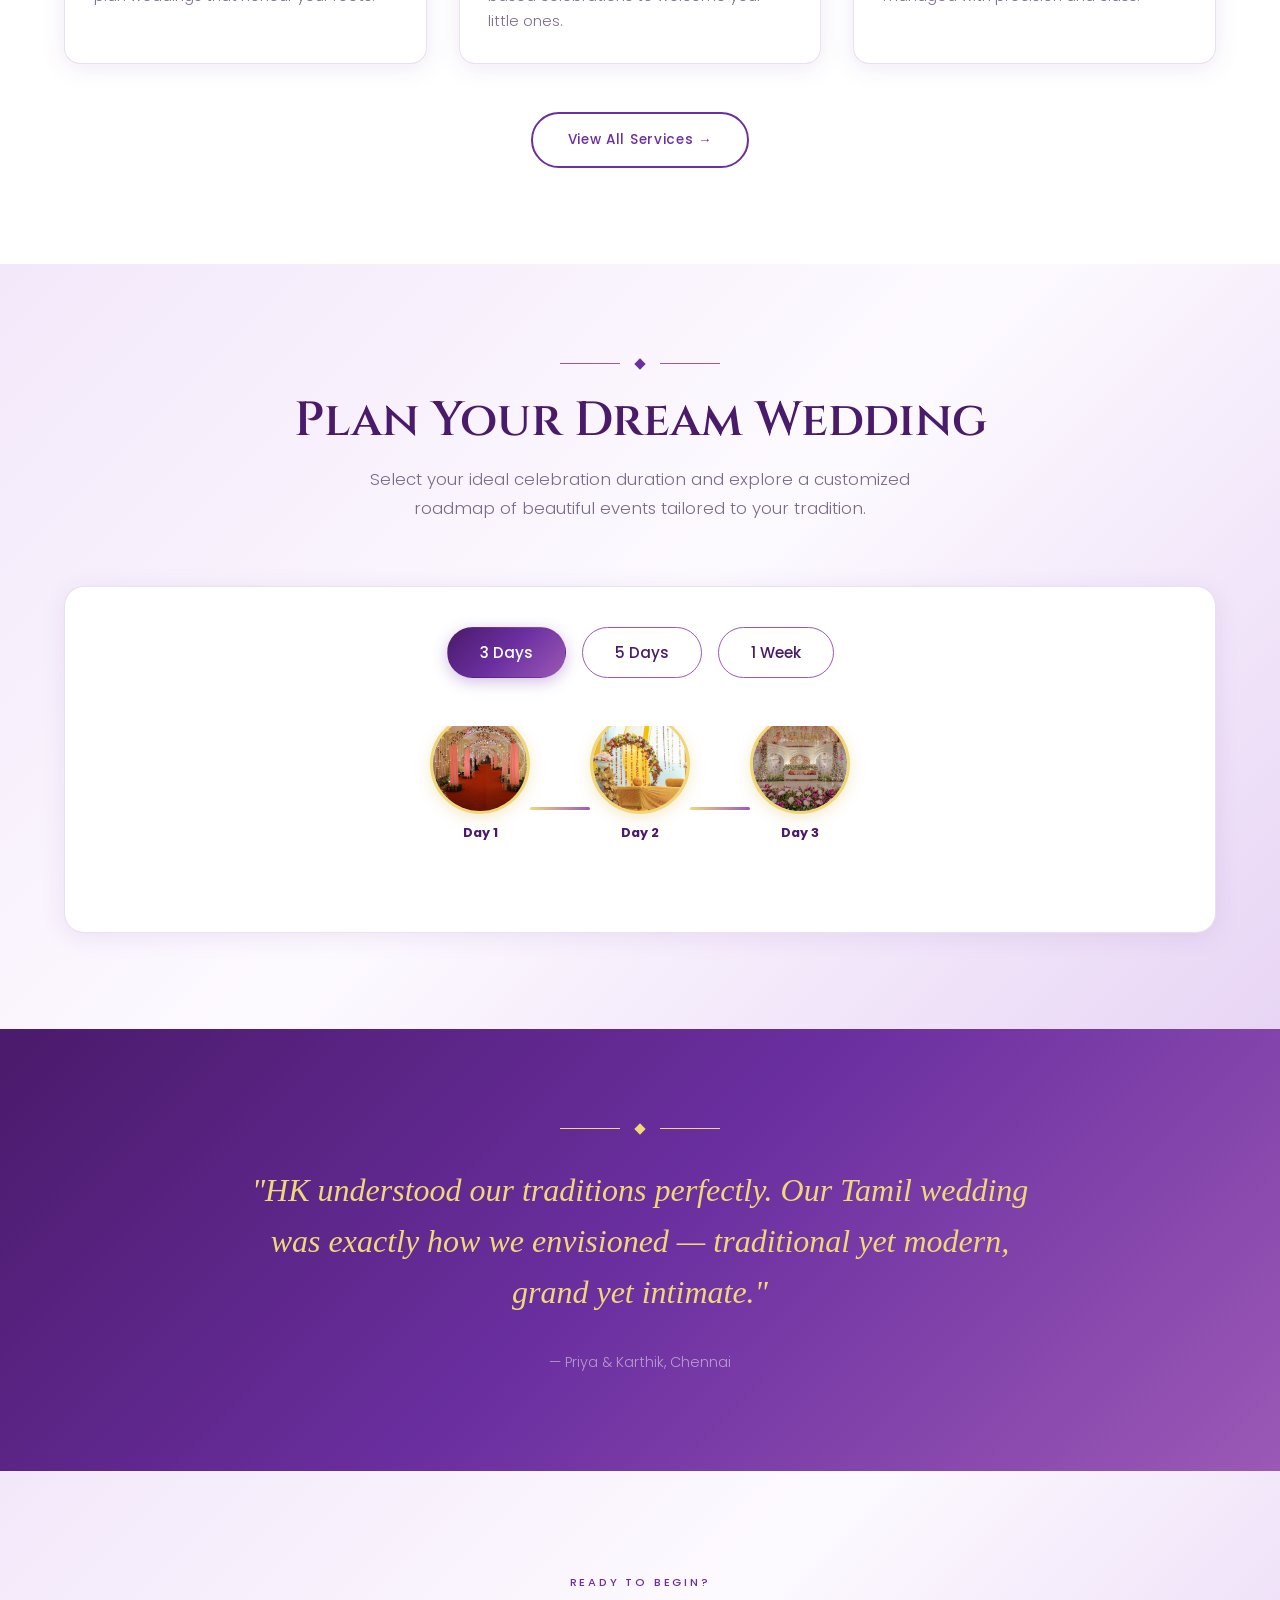
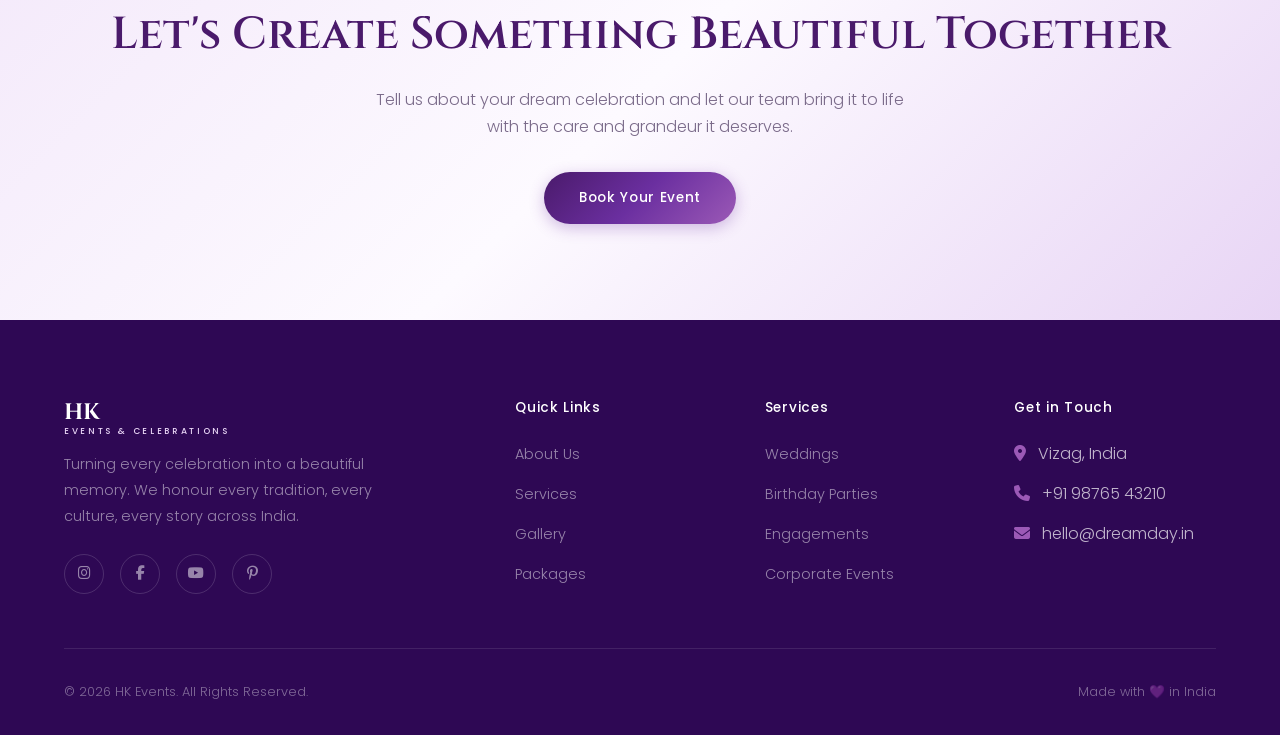
==== commit 48a9eb90: "first commit" ====
--- a/index.html
+++ b/index.html
@@ -185,7 +185,7 @@
                 </div>
                 <div class="footer-links"><h4>Quick Links</h4><ul><li><a href="about.html">About Us</a></li><li><a href="services.html">Services</a></li><li><a href="gallery.html">Gallery</a></li><li><a href="packages.html">Packages</a></li></ul></div>
                 <div class="footer-links"><h4>Services</h4><ul><li><a href="services.html">Weddings</a></li><li><a href="services.html">Birthday Parties</a></li><li><a href="services.html">Engagements</a></li><li><a href="services.html">Corporate Events</a></li></ul></div>
-                <div class="footer-links"><h4>Get in Touch</h4><ul><li><i class="fas fa-map-marker-alt" style="color: var(--purple-light); margin-right: 0.5rem;"></i> Bangalore, India</li><li><i class="fas fa-phone" style="color: var(--purple-light); margin-right: 0.5rem;"></i> +91 98765 43210</li><li><i class="fas fa-envelope" style="color: var(--purple-light); margin-right: 0.5rem;"></i> hello@dreamday.in</li></ul></div>
+                <div class="footer-links"><h4>Get in Touch</h4><ul><li><i class="fas fa-map-marker-alt" style="color: var(--purple-light); margin-right: 0.5rem;"></i> Vizag, India</li><li><i class="fas fa-phone" style="color: var(--purple-light); margin-right: 0.5rem;"></i> +91 98765 43210</li><li><i class="fas fa-envelope" style="color: var(--purple-light); margin-right: 0.5rem;"></i> hello@dreamday.in</li></ul></div>
             </div>
             <div class="footer-bottom"><p>© 2026 HK Events. All Rights Reserved.</p><p>Made with 💜 in India</p></div>
         </div>
--- a/style.css
+++ b/style.css
@@ -1116,15 +1116,17 @@
     width: 90%;
     max-width: 850px;
     max-height: 80vh;
+    min-height: 400px;
     display: flex;
     flex-direction: row;
     box-shadow: 0 20px 60px rgba(0, 0, 0, 0.7);
     position: relative;
-    transform: translateY(30px) scale(0.96);
-    transition: transform 0.5s cubic-bezier(0.4, 0, 0.2, 1);
+    /* Removed transform animation which causes Safari clipping bug with backdrop-filter */
+    margin: auto;
+    z-index: 10001;
 }
 .global-modal.active .modal-content {
-    transform: translateY(0) scale(1);
+    /* No transform needed */
 }
 .modal-close {
     position: absolute;
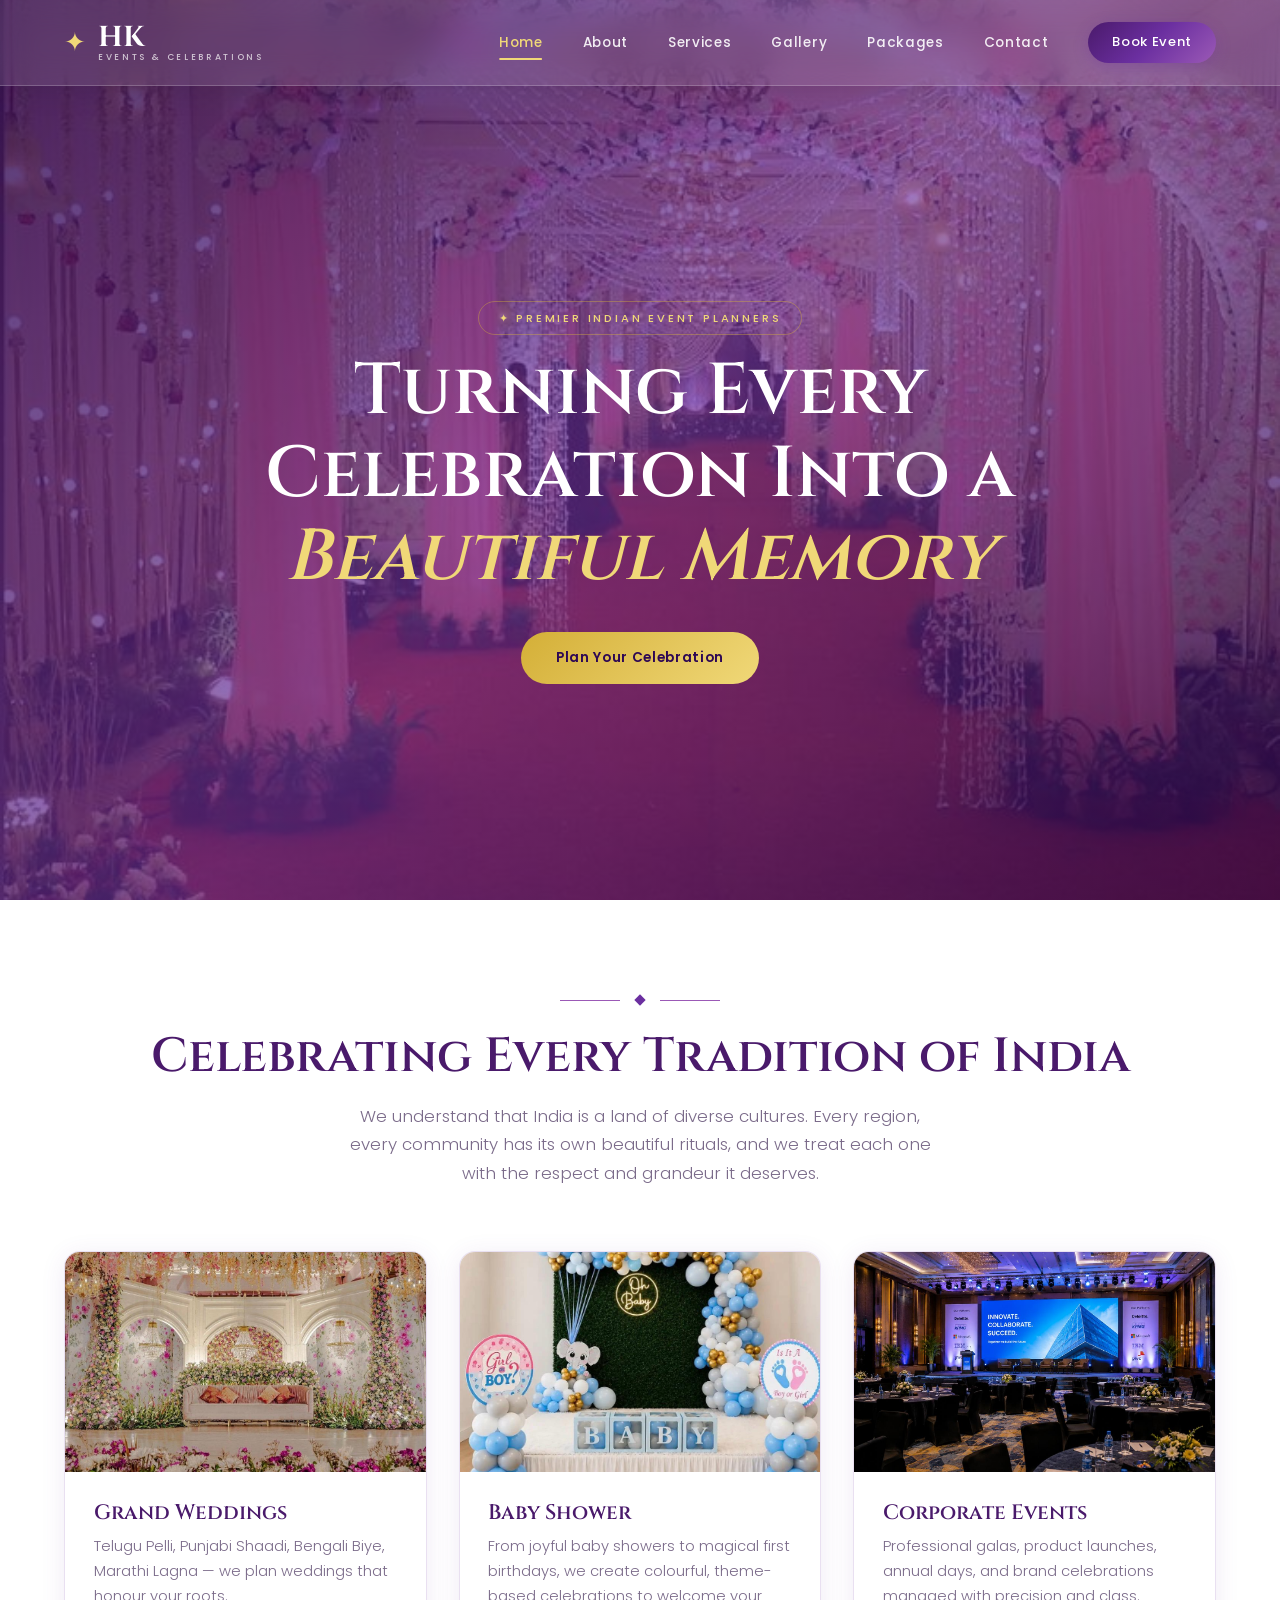
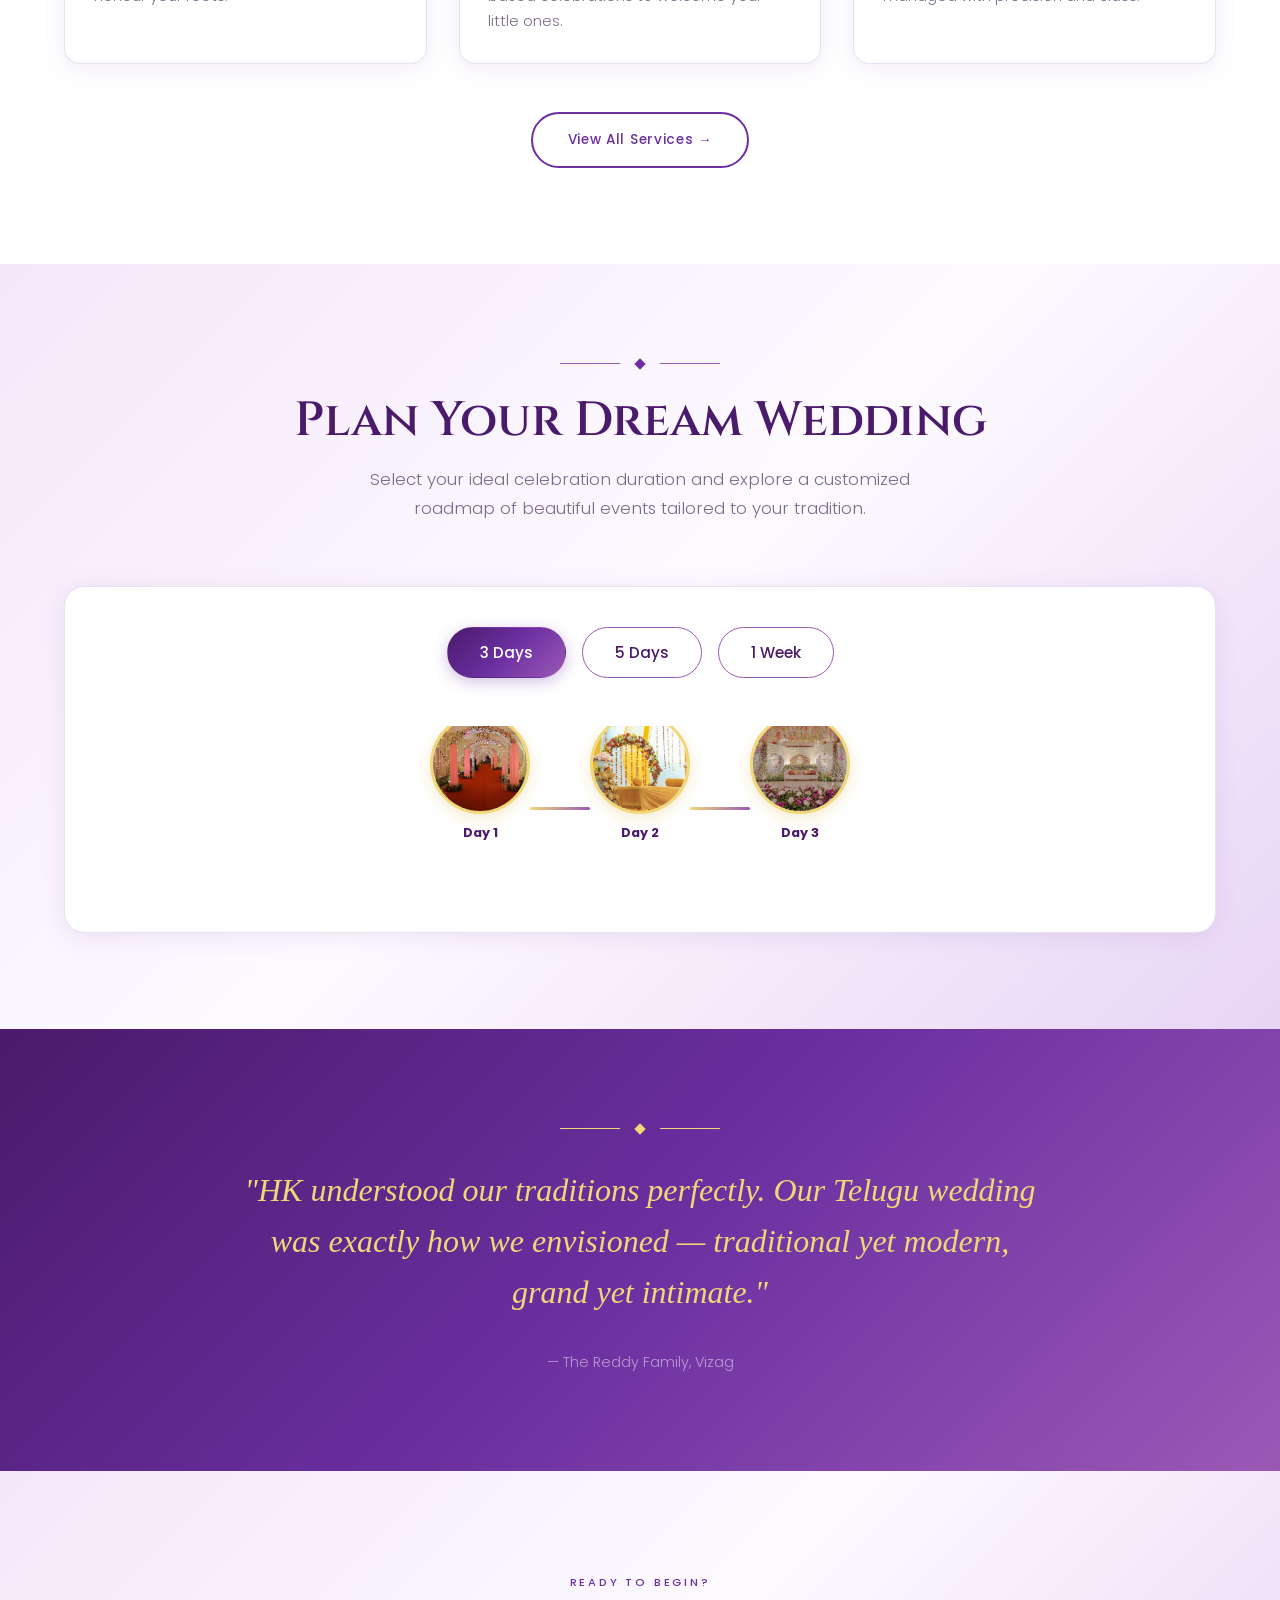
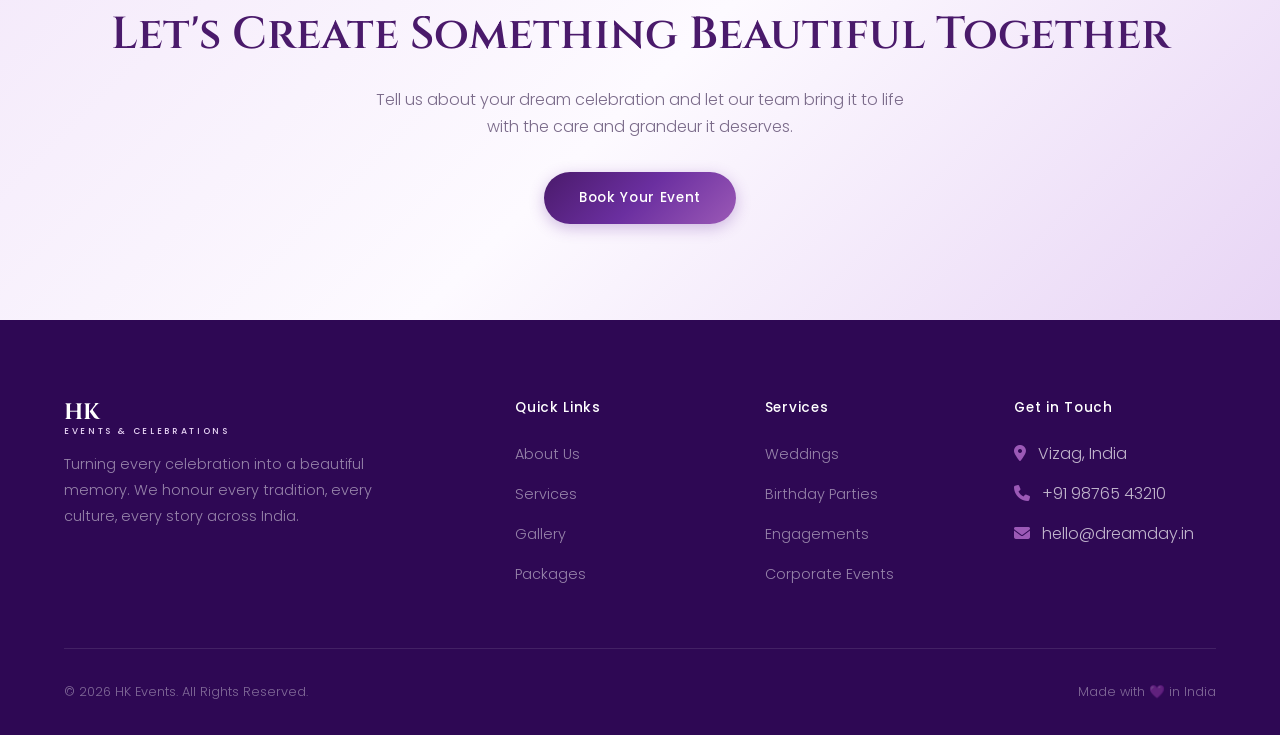
==== commit 5e18ae8e: "first commit" ====
--- a/index.html
+++ b/index.html
@@ -6,7 +6,7 @@
     <title>HK Events | Turning Every Celebration Into a Beautiful Memory</title>
     <meta name="description" content="HK Events - India's premier event planners for weddings, engagements, and celebrations across all traditions and cultures.">
     <link rel="stylesheet" href="https://cdnjs.cloudflare.com/ajax/libs/font-awesome/6.4.0/css/all.min.css">
-    <link rel="stylesheet" href="style.css">
+    <link rel="stylesheet" href="assets/css/style.css">
     <style>
         /* Hero Slider CSS */
         .hero-slider {
@@ -69,22 +69,22 @@
     <section class="hero">
         <div class="hero-slider" id="heroSlider">
             <div class="hero-slide active">
-                <img src="wedding-entrance.jpeg" alt="Grand wedding celebration entrance">
-            </div>
-            <div class="hero-slide">
-                <img src="wedding-floral-stage.jpeg" alt="Luxurious floral wedding stage">
-            </div>
-            <div class="hero-slide">
-                <img src="ring-ceremony.jpeg" alt="Elegant ring ceremony setup">
-            </div>
-            <div class="hero-slide">
-                <img src="anniversary-stage.jpeg" alt="Anniversary celebration stage">
-            </div>
-            <div class="hero-slide">
-                <img src="birthday-butterfly.jpeg" alt="Magical birthday party decoration">
-            </div>
-            <div class="hero-slide">
-                <img src="corporate-event.jpeg" alt="Professional corporate event">
+                <img src="assets/images/wedding-entrance.jpeg" alt="Grand wedding celebration entrance">
+            </div>
+            <div class="hero-slide">
+                <img src="assets/images/wedding-floral-stage.jpeg" alt="Luxurious floral wedding stage">
+            </div>
+            <div class="hero-slide">
+                <img src="assets/images/ring-ceremony.jpeg" alt="Elegant ring ceremony setup">
+            </div>
+            <div class="hero-slide">
+                <img src="assets/images/anniversary-stage.jpeg" alt="Anniversary celebration stage">
+            </div>
+            <div class="hero-slide">
+                <img src="assets/images/birthday-butterfly.jpeg" alt="Magical birthday party decoration">
+            </div>
+            <div class="hero-slide">
+                <img src="assets/images/corporate-event.jpeg" alt="Professional corporate event">
             </div>
         </div>
         <div class="container">
@@ -109,15 +109,15 @@
             </div>
             <div class="services-grid">
                 <div class="service-card fade-up">
-                    <div class="service-card-img"><img src="wedding-floral-stage.jpeg" alt="Grand wedding floral stage"></div>
-                    <div class="service-card-body"><h3>Grand Weddings</h3><p>Tamil Kalyanam, Telugu Pelli, Punjabi Shaadi, Bengali Biye, Marathi Lagna — we plan weddings that honour your roots.</p></div>
+                    <div class="service-card-img"><img src="assets/images/wedding-floral-stage.jpeg" alt="Grand wedding floral stage"></div>
+                    <div class="service-card-body"><h3>Grand Weddings</h3><p>Telugu Pelli, Punjabi Shaadi, Bengali Biye, Marathi Lagna — we plan weddings that honour your roots.</p></div>
                 </div>
                 <div class="service-card fade-up" style="transition-delay: 0.1s;">
-                    <div class="service-card-img"><img src="baby-shower.jpeg" alt="Baby shower setup"></div>
+                    <div class="service-card-img"><img src="assets/images/baby-shower.jpeg" alt="Baby shower setup"></div>
                     <div class="service-card-body"><h3>Baby Shower</h3><p>From joyful baby showers to magical first birthdays, we create colourful, theme-based celebrations to welcome your little ones.</p></div>
                 </div>
                 <div class="service-card fade-up" style="transition-delay: 0.2s;">
-                    <div class="service-card-img"><img src="corporate-event.jpeg" alt="Corporate event setup"></div>
+                    <div class="service-card-img"><img src="assets/images/corporate-event.jpeg" alt="Corporate event setup"></div>
                     <div class="service-card-body"><h3>Corporate Events</h3><p>Professional galas, product launches, annual days, and brand celebrations managed with precision and class.</p></div>
                 </div>
             </div>
@@ -156,8 +156,8 @@
         <div class="container" style="text-align: center;">
             <div class="fade-up">
                 <div class="ornament" style="margin-bottom: 2rem;"><span class="ornament-line" style="background: var(--gold-light);"></span><span class="ornament-diamond" style="background: var(--gold-light);"></span><span class="ornament-line" style="background: var(--gold-light);"></span></div>
-                <h3 style="font-family: 'Playfair Display', serif; font-size: clamp(1.5rem, 3vw, 2rem); font-weight: 400; font-style: italic; color: var(--gold-light); max-width: 800px; margin: 0 auto; line-height: 1.6;">"HK understood our traditions perfectly. Our Tamil wedding was exactly how we envisioned — traditional yet modern, grand yet intimate."</h3>
-                <p style="margin-top: 2rem; color: rgba(255,255,255,0.5); font-size: 0.9rem;">— Priya &amp; Karthik, Chennai</p>
+                <h3 style="font-family: 'Playfair Display', serif; font-size: clamp(1.5rem, 3vw, 2rem); font-weight: 400; font-style: italic; color: var(--gold-light); max-width: 800px; margin: 0 auto; line-height: 1.6;">"HK understood our traditions perfectly. Our Telugu wedding was exactly how we envisioned — traditional yet modern, grand yet intimate."</h3>
+                <p style="margin-top: 2rem; color: rgba(255,255,255,0.5); font-size: 0.9rem;">— The Reddy Family, Vizag</p>
             </div>
         </div>
     </section>
@@ -181,7 +181,7 @@
                 <div class="footer-brand">
                     <span class="logo-text">HK<small>Events &amp; Celebrations</small></span>
                     <p>Turning every celebration into a beautiful memory. We honour every tradition, every culture, every story across India.</p>
-                    <div class="social-links" style="margin-top: 1.5rem;"><a href="#"><i class="fab fa-instagram"></i></a><a href="#"><i class="fab fa-facebook-f"></i></a><a href="#"><i class="fab fa-youtube"></i></a><a href="#"><i class="fab fa-pinterest-p"></i></a></div>
+                    
                 </div>
                 <div class="footer-links"><h4>Quick Links</h4><ul><li><a href="about.html">About Us</a></li><li><a href="services.html">Services</a></li><li><a href="gallery.html">Gallery</a></li><li><a href="packages.html">Packages</a></li></ul></div>
                 <div class="footer-links"><h4>Services</h4><ul><li><a href="services.html">Weddings</a></li><li><a href="services.html">Birthday Parties</a></li><li><a href="services.html">Engagements</a></li><li><a href="services.html">Corporate Events</a></li></ul></div>
@@ -191,7 +191,7 @@
         </div>
     </footer>
 
-    <script src="script.js"></script>
+    <script src="assets/js/script.js"></script>
     <script>
         /* ---- Hero Slideshow ---- */
         (function() {
@@ -211,3 +211,4 @@
     </script>
 </body>
 </html>
+
--- a/assets/css/style.css
+++ b/assets/css/style.css
@@ -0,0 +1,1278 @@
+/* Google Fonts */
+@import url('https://fonts.googleapis.com/css2?family=Cinzel:wght@400;500;600;700;800&family=Poppins:wght@300;400;500;600&display=swap');
+
+:root {
+    /* Royal Purple & White Palette */
+    --purple: #6B2FA0;
+    --purple-light: #9B59B6;
+    --purple-dark: #4A1A6B;
+    --purple-deep: #2E0854;
+    --purple-glow: rgba(155, 89, 182, 0.2);
+    --lavender: #E8D5F5;
+    --lavender-light: #F3E8FA;
+    --white: #FFFFFF;
+    --off-white: #FDFAFF;
+    --gold: #D4AF37;
+    --gold-light: #F0D878;
+    --text-dark: #1A0A2E;
+    --text-medium: #4A3660;
+    --text-light: #7B6B8A;
+    --border: rgba(107, 47, 160, 0.15);
+    --shadow: 0 4px 25px rgba(107, 47, 160, 0.1);
+    --shadow-lg: 0 12px 40px rgba(107, 47, 160, 0.15);
+    --gradient-purple: linear-gradient(135deg, var(--purple-dark), var(--purple), var(--purple-light));
+    --gradient-soft: linear-gradient(135deg, #F3E8FA, #FDFAFF, #E8D5F5);
+    --transition: all 0.4s cubic-bezier(0.4, 0, 0.2, 1);
+}
+
+* { margin: 0; padding: 0; box-sizing: border-box; }
+html { scroll-behavior: smooth; }
+
+body {
+    font-family: 'Poppins', sans-serif;
+    color: var(--text-dark);
+    background-color: var(--off-white);
+    line-height: 1.7;
+    overflow-x: hidden;
+    font-weight: 300;
+}
+a, button { cursor: pointer; }
+
+/* ========================
+   ROYAL CURSOR EFFECT
+   ======================== */
+.cursor-dot {
+    position: fixed;
+    top: 0; left: 0;
+    width: 6px; height: 6px;
+    background: var(--gold-light);
+    border-radius: 50%;
+    transform: translate(-50%, -50%);
+    pointer-events: none;
+    z-index: 10000;
+    box-shadow: 0 0 10px var(--gold-light), 0 0 20px var(--gold);
+    transition: transform 0.15s ease-out, opacity 0.3s;
+    opacity: 0;
+}
+.cursor-trail {
+    position: fixed;
+    top: 0; left: 0;
+    width: 35px; height: 35px;
+    border: 1.5px solid rgba(212, 175, 55, 0.6);
+    border-radius: 50%;
+    transform: translate(-50%, -50%);
+    pointer-events: none;
+    z-index: 9999;
+    transition: width 0.3s, height 0.3s, background 0.3s, border-color 0.3s, opacity 0.3s;
+    opacity: 0;
+}
+.cursor-trail.hover {
+    width: 55px; height: 55px;
+    background: rgba(212, 175, 55, 0.15);
+    border-color: var(--gold);
+}
+
+h1, h2, h3, h4, h5, h6 {
+    font-family: 'Cinzel', serif;
+    font-weight: 600;
+    color: var(--text-dark);
+    line-height: 1.2;
+}
+
+a { text-decoration: none; color: inherit; transition: var(--transition); }
+ul { list-style: none; }
+img { max-width: 100%; height: auto; display: block; }
+
+.container { max-width: 1280px; margin: 0 auto; padding: 0 5%; }
+
+/* Ornament */
+.ornament {
+    display: flex;
+    align-items: center;
+    justify-content: center;
+    gap: 1rem;
+    margin-bottom: 1.5rem;
+}
+.ornament-line { width: 60px; height: 1px; background: var(--purple-light); }
+.ornament-diamond { width: 8px; height: 8px; background: var(--purple); transform: rotate(45deg); }
+
+/* Tag */
+.tag {
+    display: inline-block;
+    font-size: 0.7rem;
+    text-transform: uppercase;
+    letter-spacing: 0.25em;
+    color: var(--purple);
+    font-weight: 500;
+    margin-bottom: 1rem;
+}
+
+/* Section Title */
+.section-title {
+    text-align: center;
+    margin-bottom: 4rem;
+}
+.section-title h2 {
+    font-size: clamp(2.2rem, 4vw, 3rem);
+    margin-bottom: 1rem;
+    color: var(--purple-dark);
+}
+.section-title p {
+    font-size: 1.05rem;
+    color: var(--text-light);
+    max-width: 600px;
+    margin: 0 auto;
+}
+
+/* ========================
+   HEADER
+   ======================== */
+header {
+    position: fixed;
+    top: 0;
+    width: 100%;
+    z-index: 1000;
+    background: rgba(255, 255, 255, 0.1);
+    backdrop-filter: blur(16px);
+    -webkit-backdrop-filter: blur(16px);
+    transition: all 0.4s ease;
+    border-bottom: 1px solid rgba(255, 255, 255, 0.2);
+    box-shadow: 0 4px 30px rgba(0, 0, 0, 0.1);
+}
+header.scrolled {
+    background: rgba(255, 255, 255, 0.85);
+    backdrop-filter: blur(20px);
+    -webkit-backdrop-filter: blur(20px);
+    box-shadow: 0 4px 30px rgba(107, 47, 160, 0.12);
+    border-bottom: 1px solid rgba(107, 47, 160, 0.15);
+}
+.navbar {
+    display: flex;
+    justify-content: space-between;
+    align-items: center;
+    height: 85px;
+}
+.logo {
+    display: flex;
+    align-items: center;
+    gap: 0.75rem;
+}
+.logo-icon { font-size: 1.6rem; color: var(--gold-light); transition: var(--transition); }
+header.scrolled .logo-icon { color: var(--purple); }
+.logo-text {
+    font-family: 'Cinzel', serif;
+    font-size: 1.8rem;
+    font-weight: 700;
+    color: var(--white);
+    line-height: 1;
+    transition: var(--transition);
+}
+header.scrolled .logo-text { color: var(--purple-dark); }
+.logo-text small {
+    display: block;
+    font-family: 'Poppins', sans-serif;
+    font-size: 0.55rem;
+    letter-spacing: 0.3em;
+    text-transform: uppercase;
+    color: rgba(255,255,255,0.7);
+    font-weight: 500;
+    transition: var(--transition);
+}
+header.scrolled .logo-text small { color: var(--purple-light); }
+.nav-links { display: flex; align-items: center; gap: 2.5rem; }
+.nav-links a {
+    font-size: 0.85rem;
+    font-weight: 500;
+    letter-spacing: 0.05em;
+    color: rgba(255,255,255,0.9);
+    position: relative;
+    transition: var(--transition);
+}
+header.scrolled .nav-links a { color: var(--text-medium); }
+.nav-links a:hover, .nav-links a.active { color: var(--gold-light); }
+header.scrolled .nav-links a:hover, header.scrolled .nav-links a.active { color: var(--purple); }
+.nav-links a::after {
+    content: '';
+    position: absolute;
+    width: 0;
+    height: 2px;
+    bottom: -6px;
+    left: 50%;
+    transform: translateX(-50%);
+    background: var(--gold-light);
+    transition: var(--transition);
+    border-radius: 2px;
+}
+header.scrolled .nav-links a::after { background: var(--gradient-purple); }
+.nav-links a:hover::after, .nav-links a.active::after { width: 100%; }
+.nav-cta {
+    background: var(--gradient-purple) !important;
+    color: var(--white) !important;
+    padding: 0.6rem 1.5rem;
+    border-radius: 50px;
+    font-size: 0.82rem !important;
+    font-weight: 500 !important;
+    box-shadow: 0 4px 15px rgba(107, 47, 160, 0.3);
+}
+.nav-cta::after { display: none !important; }
+.nav-cta:hover { transform: translateY(-2px); box-shadow: 0 6px 20px rgba(107, 47, 160, 0.4); }
+.mobile-menu-btn {
+    display: none;
+    background: none;
+    border: none;
+    font-size: 1.5rem;
+    color: var(--purple-dark);
+    cursor: pointer;
+}
+
+/* ========================
+   BUTTONS
+   ======================== */
+.btn {
+    display: inline-block;
+    padding: 0.9rem 2.2rem;
+    font-family: 'Poppins', sans-serif;
+    font-size: 0.85rem;
+    font-weight: 500;
+    letter-spacing: 0.05em;
+    cursor: pointer;
+    transition: var(--transition);
+    border: none;
+    border-radius: 50px;
+    text-align: center;
+}
+.btn-purple {
+    background: var(--gradient-purple);
+    color: var(--white);
+    box-shadow: 0 4px 15px rgba(107, 47, 160, 0.3);
+}
+.btn-purple:hover {
+    transform: translateY(-3px);
+    box-shadow: 0 8px 25px rgba(107, 47, 160, 0.4);
+}
+.btn-white {
+    background: var(--white);
+    color: var(--purple);
+    box-shadow: var(--shadow);
+}
+.btn-white:hover {
+    transform: translateY(-3px);
+    box-shadow: var(--shadow-lg);
+}
+.btn-outline {
+    background: transparent;
+    border: 2px solid var(--purple);
+    color: var(--purple);
+}
+.btn-outline:hover {
+    background: var(--purple);
+    color: var(--white);
+}
+.btn-outline-white {
+    background: transparent;
+    border: 2px solid rgba(255,255,255,0.6);
+    color: var(--white);
+}
+.btn-outline-white:hover {
+    background: var(--white);
+    color: var(--purple);
+}
+.btn-gold {
+    background: linear-gradient(135deg, var(--gold), var(--gold-light));
+    color: var(--purple-deep);
+    font-weight: 600;
+}
+.btn-gold:hover {
+    transform: translateY(-3px);
+    box-shadow: 0 8px 25px rgba(212, 175, 55, 0.4);
+}
+
+/* ========================
+   HERO
+   ======================== */
+.hero {
+    min-height: 100vh;
+    display: flex;
+    align-items: center;
+    position: relative;
+    overflow: hidden;
+    background: var(--purple-deep);
+    cursor: none; /* Hide default cursor only in hero */
+}
+.hero-bg {
+    position: absolute;
+    inset: 0;
+    z-index: 1;
+}
+.hero-bg img { width: 100%; height: 100%; object-fit: cover; }
+.hero-bg::after {
+    content: '';
+    position: absolute;
+    inset: 0;
+    background: linear-gradient(135deg, rgba(46, 8, 84, 0.82) 0%, rgba(107, 47, 160, 0.65) 50%, rgba(46, 8, 84, 0.75) 100%);
+}
+.hero-content {
+    position: relative;
+    z-index: 2;
+    max-width: 800px;
+    margin: 0 auto;
+    padding-top: 85px;
+    color: var(--white);
+    text-align: center;
+}
+.hero-content .tag {
+    color: var(--gold-light);
+    border: 1px solid rgba(212, 175, 55, 0.4);
+    padding: 0.4rem 1.2rem;
+    border-radius: 50px;
+}
+.hero-content h1 {
+    font-size: clamp(3rem, 6vw, 4.5rem);
+    color: var(--white);
+    margin-bottom: 1.5rem;
+    line-height: 1.15;
+}
+.hero-content h1 span { color: var(--gold-light); font-style: italic; }
+.hero-content p {
+    font-size: 1.1rem;
+    color: rgba(255,255,255,0.85);
+    margin-bottom: 2.5rem;
+    max-width: 550px;
+    line-height: 1.8;
+}
+.hero-btns { display: flex; gap: 1rem; flex-wrap: wrap; justify-content: center; margin-top: 2rem; }
+
+/* ========================
+   SECTIONS
+   ======================== */
+.section { padding: 6rem 0; }
+.section-white { background: var(--white); }
+.section-lavender { background: var(--gradient-soft); }
+.section-purple {
+    background: var(--gradient-purple);
+    color: var(--white);
+}
+
+/* ========================
+   SERVICE CARDS
+   ======================== */
+.services-grid {
+    display: grid;
+    grid-template-columns: repeat(3, 1fr);
+    gap: 2rem;
+}
+.service-card {
+    background: var(--white);
+    border: 1px solid var(--border);
+    border-radius: 16px;
+    overflow: hidden;
+    transition: var(--transition);
+    box-shadow: var(--shadow);
+}
+.service-card:hover {
+    transform: translateY(-10px);
+    box-shadow: var(--shadow-lg);
+    border-color: var(--purple-light);
+}
+.service-card-img { height: 220px; overflow: hidden; }
+.service-card-img img {
+    width: 100%;
+    height: 100%;
+    object-fit: cover;
+    transition: transform 0.6s ease;
+}
+.service-card:hover .service-card-img img { transform: scale(1.08); }
+.service-card-body { padding: 1.8rem; }
+.service-card-body h3 {
+    font-size: 1.3rem;
+    margin-bottom: 0.5rem;
+    color: var(--purple-dark);
+}
+.service-card-body p { font-size: 0.92rem; color: var(--text-light); line-height: 1.7; }
+
+/* ========================
+   GALLERY
+   ======================== */
+.gallery-grid {
+    display: grid;
+    grid-template-columns: repeat(3, 1fr);
+    gap: 1.5rem;
+}
+.gallery-item {
+    border-radius: 16px;
+    overflow: hidden;
+    position: relative;
+    cursor: pointer;
+    box-shadow: var(--shadow);
+}
+.gallery-item img {
+    width: 100%;
+    aspect-ratio: 4/3;
+    object-fit: cover;
+    transition: transform 0.6s ease;
+}
+.gallery-item:hover img { transform: scale(1.1); }
+.gallery-caption {
+    position: absolute;
+    bottom: 0;
+    left: 0;
+    right: 0;
+    padding: 2rem 1.5rem 1.5rem;
+    background: linear-gradient(to top, rgba(46, 8, 84, 0.85), transparent);
+    color: white;
+    transform: translateY(100%);
+    transition: var(--transition);
+}
+.gallery-item:hover .gallery-caption { transform: translateY(0); }
+.gallery-caption h4 { color: white; font-size: 1.1rem; }
+.gallery-caption span { font-size: 0.8rem; color: var(--gold-light); }
+
+/* ========================
+   PRICING
+   ======================== */
+.pricing-grid {
+    display: grid;
+    grid-template-columns: repeat(3, 1fr);
+    gap: 2rem;
+    align-items: stretch;
+}
+.pricing-card {
+    background: var(--white);
+    border: 1px solid var(--border);
+    border-radius: 16px;
+    padding: 3rem 2rem;
+    text-align: center;
+    transition: var(--transition);
+    display: flex;
+    flex-direction: column;
+    position: relative;
+    overflow: hidden;
+    box-shadow: var(--shadow);
+}
+.pricing-card.featured {
+    border: 2px solid var(--purple);
+    box-shadow: var(--shadow-lg);
+    transform: scale(1.03);
+}
+.pricing-card.featured::before {
+    content: 'Most Popular';
+    position: absolute;
+    top: 20px;
+    right: -35px;
+    background: var(--gradient-purple);
+    color: white;
+    font-size: 0.7rem;
+    font-weight: 600;
+    padding: 0.3rem 3rem;
+    transform: rotate(45deg);
+    letter-spacing: 0.05em;
+}
+.pricing-card:hover {
+    transform: translateY(-8px);
+    box-shadow: var(--shadow-lg);
+}
+.pricing-card.featured:hover { transform: scale(1.03) translateY(-8px); }
+.pricing-card h3 { font-size: 1.5rem; color: var(--purple-dark); margin-bottom: 0.5rem; }
+.pricing-card .price {
+    font-family: 'Playfair Display', serif;
+    font-size: 3rem;
+    font-weight: 700;
+    color: var(--purple);
+    margin: 1.5rem 0;
+}
+.pricing-card .price span { font-size: 1rem; font-weight: 400; color: var(--text-light); }
+.pricing-card ul { text-align: left; margin: 1.5rem 0; flex-grow: 1; }
+.pricing-card li {
+    padding: 0.6rem 0;
+    font-size: 0.92rem;
+    color: var(--text-medium);
+    border-bottom: 1px solid var(--border);
+    display: flex;
+    align-items: center;
+    gap: 0.75rem;
+}
+.pricing-card li:last-child { border-bottom: none; }
+.pricing-card li .check { color: var(--purple); font-weight: 600; }
+
+/* ========================
+   FORMS
+   ======================== */
+.form-wrapper {
+    max-width: 700px;
+    margin: 0 auto;
+    background: var(--white);
+    border: 1px solid var(--border);
+    border-radius: 16px;
+    padding: 3rem;
+    box-shadow: var(--shadow);
+}
+.form-row { display: grid; grid-template-columns: 1fr 1fr; gap: 1.5rem; }
+.form-group { margin-bottom: 1.5rem; }
+.form-group label {
+    display: block;
+    font-size: 0.85rem;
+    font-weight: 500;
+    color: var(--text-dark);
+    margin-bottom: 0.5rem;
+}
+.form-control {
+    width: 100%;
+    padding: 0.85rem 1.2rem;
+    border: 1px solid #e0d6ec;
+    border-radius: 12px;
+    font-family: 'Poppins', sans-serif;
+    font-size: 0.95rem;
+    color: var(--text-dark);
+    background: var(--off-white);
+    transition: var(--transition);
+}
+.form-control:focus {
+    outline: none;
+    border-color: var(--purple);
+    box-shadow: 0 0 0 4px var(--purple-glow);
+    background: var(--white);
+}
+.form-control::placeholder { color: #b8a8c8; }
+textarea.form-control { resize: vertical; min-height: 130px; }
+
+/* ========================
+   ABOUT GRID
+   ======================== */
+.about-grid {
+    display: grid;
+    grid-template-columns: 1fr 1fr;
+    gap: 5rem;
+    align-items: center;
+}
+.about-image { position: relative; }
+.about-image img {
+    width: 100%;
+    border-radius: 16px;
+    box-shadow: var(--shadow-lg);
+}
+.about-image::after {
+    content: '';
+    position: absolute;
+    top: 20px;
+    left: 20px;
+    width: 100%;
+    height: 100%;
+    border: 2px solid var(--purple-light);
+    border-radius: 16px;
+    z-index: -1;
+}
+.about-text h2 {
+    font-size: clamp(2rem, 3vw, 2.8rem);
+    color: var(--purple-dark);
+    margin-bottom: 1.5rem;
+}
+.about-text p { font-size: 1rem; color: var(--text-light); margin-bottom: 1.2rem; line-height: 1.8; }
+.stats-row {
+    display: flex;
+    gap: 3rem;
+    margin-top: 2rem;
+    padding-top: 2rem;
+    border-top: 1px solid var(--border);
+}
+.stat h4 { font-size: 2rem; color: var(--purple); }
+.stat p { font-size: 0.85rem; color: var(--text-light); margin-bottom: 0; }
+
+/* ========================
+   CONTACT
+   ======================== */
+.contact-grid {
+    display: grid;
+    grid-template-columns: 1fr 1fr;
+    gap: 4rem;
+    align-items: flex-start;
+}
+.contact-info h2 {
+    font-size: clamp(2rem, 3vw, 2.5rem);
+    color: var(--purple-dark);
+    margin-bottom: 1.5rem;
+}
+.contact-info p { color: var(--text-light); margin-bottom: 2rem; line-height: 1.8; }
+.contact-detail { display: flex; align-items: flex-start; gap: 1rem; margin-bottom: 1.5rem; }
+.contact-detail-icon {
+    width: 50px;
+    height: 50px;
+    border-radius: 12px;
+    background: var(--lavender-light);
+    display: flex;
+    align-items: center;
+    justify-content: center;
+    color: var(--purple);
+    font-size: 1.1rem;
+    flex-shrink: 0;
+}
+.contact-detail h4 {
+    font-family: 'Poppins', sans-serif;
+    font-size: 0.9rem;
+    font-weight: 500;
+    margin-bottom: 0.25rem;
+}
+.contact-detail p { font-size: 0.9rem; color: var(--text-light); margin-bottom: 0; }
+
+/* ========================
+   FOOTER
+   ======================== */
+footer {
+    background: var(--purple-deep);
+    color: rgba(255,255,255,0.7);
+    padding: 5rem 0 2rem;
+}
+.footer-grid {
+    display: grid;
+    grid-template-columns: 2fr 1fr 1fr 1fr;
+    gap: 3rem;
+    margin-bottom: 3rem;
+}
+.footer-brand { max-width: 350px; }
+.footer-brand .logo-text { color: var(--white); font-size: 1.4rem; }
+.footer-brand .logo-text small { color: var(--lavender); }
+.footer-brand p { margin-top: 1rem; font-size: 0.9rem; line-height: 1.8; color: rgba(255,255,255,0.5); }
+.footer-links h4 {
+    font-family: 'Poppins', sans-serif;
+    font-size: 0.85rem;
+    font-weight: 500;
+    color: var(--white);
+    margin-bottom: 1.5rem;
+    letter-spacing: 0.05em;
+}
+.footer-links li { margin-bottom: 0.8rem; }
+.footer-links a { font-size: 0.9rem; color: rgba(255,255,255,0.5); }
+.footer-links a:hover { color: var(--lavender); }
+.footer-bottom {
+    display: flex;
+    justify-content: space-between;
+    align-items: center;
+    padding-top: 2rem;
+    border-top: 1px solid rgba(255,255,255,0.1);
+    font-size: 0.8rem;
+    color: rgba(255,255,255,0.4);
+}
+.social-links { display: flex; gap: 1rem; }
+.social-links a {
+    width: 40px;
+    height: 40px;
+    border-radius: 50%;
+    border: 1px solid rgba(255,255,255,0.15);
+    display: flex;
+    align-items: center;
+    justify-content: center;
+    color: rgba(255,255,255,0.5);
+    font-size: 0.9rem;
+    transition: var(--transition);
+}
+.social-links a:hover {
+    background: var(--purple-light);
+    color: white;
+    border-color: var(--purple-light);
+    transform: translateY(-3px);
+}
+
+/* ========================
+   ANIMATIONS
+   ======================== */
+.fade-up {
+    opacity: 0;
+    transform: translateY(35px);
+    transition: opacity 1s ease, transform 1s ease;
+}
+.fade-in { opacity: 0; transition: opacity 1.2s ease; }
+.fade-up.is-visible, .fade-in.is-visible { opacity: 1; transform: translateY(0); }
+
+/* Page Load Animation */
+@keyframes pageLoadIn {
+    from { opacity: 0; transform: translateY(20px); }
+    to { opacity: 1; transform: translateY(0); }
+}
+body { animation: pageLoadIn 0.8s ease forwards; }
+
+/* ========================
+   ENHANCED CARD GLOW HOVER
+   ======================== */
+.service-card {
+    position: relative;
+}
+.service-card::before {
+    content: '';
+    position: absolute; inset: -2px;
+    border-radius: 18px;
+    background: linear-gradient(135deg, var(--purple), var(--gold), var(--purple-light));
+    z-index: -1;
+    opacity: 0;
+    transition: opacity 0.5s ease;
+}
+.service-card:hover::before { opacity: 1; }
+.service-card:hover {
+    border-color: transparent;
+}
+
+/* ========================
+   GALLERY FILTERS
+   ======================== */
+.gallery-filters {
+    display: flex;
+    justify-content: center;
+    gap: 0.8rem;
+    margin-bottom: 3rem;
+    flex-wrap: wrap;
+}
+.gallery-filter-btn {
+    padding: 0.55rem 1.5rem;
+    border: 1.5px solid var(--border);
+    border-radius: 50px;
+    background: transparent;
+    color: var(--text-medium);
+    font-family: 'Poppins', sans-serif;
+    font-size: 0.8rem;
+    font-weight: 500;
+    cursor: pointer;
+    transition: var(--transition);
+    letter-spacing: 0.03em;
+}
+.gallery-filter-btn:hover {
+    border-color: var(--purple-light);
+    color: var(--purple);
+    background: var(--lavender-light);
+}
+.gallery-filter-btn.active {
+    background: var(--gradient-purple);
+    color: var(--white);
+    border-color: var(--purple);
+    box-shadow: 0 4px 15px rgba(107, 47, 160, 0.3);
+}
+
+/* Masonry-style Gallery */
+.gallery-masonry {
+    columns: 3;
+    column-gap: 1.5rem;
+}
+.gallery-masonry .gallery-item {
+    break-inside: avoid;
+    margin-bottom: 1.5rem;
+    display: inline-block;
+    width: 100%;
+}
+.gallery-masonry .gallery-item img {
+    aspect-ratio: unset;
+    height: auto;
+}
+
+/* ========================
+   LIGHTBOX
+   ======================== */
+.lightbox {
+    position: fixed; inset: 0;
+    z-index: 10000;
+    background: rgba(0,0,0,0.92);
+    display: none; align-items: center; justify-content: center;
+    opacity: 0;
+    transition: opacity 0.4s ease;
+    cursor: pointer;
+    backdrop-filter: blur(6px);
+}
+.lightbox.active { display: flex; opacity: 1; }
+.lightbox img {
+    max-width: 90vw;
+    max-height: 85vh;
+    object-fit: contain;
+    border-radius: 8px;
+    box-shadow: 0 20px 60px rgba(0,0,0,0.5);
+    animation: lightboxZoomIn 0.4s ease forwards;
+}
+@keyframes lightboxZoomIn {
+    from { transform: scale(0.85); opacity: 0; }
+    to { transform: scale(1); opacity: 1; }
+}
+.lightbox-close {
+    position: absolute; top: 25px; right: 30px;
+    font-size: 2rem; color: rgba(255,255,255,0.6);
+    cursor: pointer; background: none; border: none;
+    transition: color 0.3s ease;
+    font-family: 'Poppins', sans-serif;
+}
+.lightbox-close:hover { color: #fff; }
+.lightbox-caption {
+    position: absolute; bottom: 30px; left: 50%; transform: translateX(-50%);
+    color: rgba(255,255,255,0.6);
+    font-family: 'Poppins', sans-serif; font-size: 0.85rem;
+    letter-spacing: 0.05em; text-align: center;
+}
+
+/* ========================
+   ANIMATED COUNTER STATS
+   ======================== */
+.stats-row-animated {
+    display: flex;
+    justify-content: center;
+    gap: 4rem;
+    flex-wrap: wrap;
+    margin-top: 3rem;
+}
+.stat-card {
+    text-align: center;
+    padding: 2rem 2.5rem;
+    background: var(--white);
+    border-radius: 16px;
+    border: 1px solid var(--border);
+    box-shadow: var(--shadow);
+    transition: var(--transition);
+    min-width: 180px;
+}
+.stat-card:hover {
+    transform: translateY(-5px);
+    box-shadow: var(--shadow-lg);
+    border-color: var(--purple-light);
+}
+.stat-icon {
+    font-size: 2rem;
+    margin-bottom: 0.8rem;
+    display: block;
+}
+.stat-number {
+    font-family: 'Playfair Display', serif;
+    font-size: 2.5rem;
+    font-weight: 700;
+    color: var(--purple);
+    line-height: 1;
+}
+.stat-label {
+    font-size: 0.82rem;
+    color: var(--text-light);
+    margin-top: 0.4rem;
+    letter-spacing: 0.03em;
+}
+
+/* ========================
+   WHY CHOOSE US CARDS
+   ======================== */
+.why-grid {
+    display: grid;
+    grid-template-columns: repeat(3, 1fr);
+    gap: 2rem;
+}
+.why-card {
+    padding: 2.5rem 2rem;
+    text-align: center;
+    background: var(--white);
+    border-radius: 16px;
+    border: 1px solid var(--border);
+    box-shadow: var(--shadow);
+    transition: var(--transition);
+    position: relative;
+    overflow: hidden;
+}
+.why-card::before {
+    content: '';
+    position: absolute; top: 0; left: 0; right: 0;
+    height: 3px;
+    background: var(--gradient-purple);
+    transform: scaleX(0);
+    transition: transform 0.5s ease;
+    transform-origin: left;
+}
+.why-card:hover::before { transform: scaleX(1); }
+.why-card:hover {
+    transform: translateY(-8px);
+    box-shadow: var(--shadow-lg);
+}
+.why-icon {
+    width: 60px; height: 60px; margin: 0 auto 1.2rem;
+    border-radius: 50%;
+    background: var(--lavender-light);
+    display: flex; align-items: center; justify-content: center;
+    font-size: 1.5rem;
+    transition: var(--transition);
+}
+.why-card:hover .why-icon {
+    background: var(--gradient-purple);
+    transform: scale(1.1);
+}
+.why-card:hover .why-icon i { color: var(--white); }
+.why-icon i { color: var(--purple); transition: color 0.3s ease; }
+.why-card h3 {
+    font-size: 1.15rem;
+    color: var(--purple-dark);
+    margin-bottom: 0.6rem;
+}
+.why-card p { font-size: 0.9rem; color: var(--text-light); line-height: 1.7; }
+
+/* ========================
+   IMAGE STRIP (Horizontal Scroll)
+   ======================== */
+.image-strip {
+    display: flex;
+    gap: 1rem;
+    overflow-x: auto;
+    scroll-snap-type: x mandatory;
+    padding: 1rem 0;
+    scrollbar-width: none;
+}
+.image-strip::-webkit-scrollbar { display: none; }
+.image-strip-item {
+    flex: 0 0 280px;
+    height: 200px;
+    border-radius: 12px;
+    overflow: hidden;
+    scroll-snap-align: start;
+    position: relative;
+    box-shadow: var(--shadow);
+    transition: var(--transition);
+}
+.image-strip-item:hover { transform: scale(1.03); }
+.image-strip-item img {
+    width: 100%; height: 100%;
+    object-fit: cover;
+}
+
+/* ========================
+   TIMELINE
+   ======================== */
+.process-timeline {
+    display: grid;
+    grid-template-columns: repeat(4, 1fr);
+    gap: 2rem;
+    position: relative;
+    margin-top: 3rem;
+}
+.process-timeline::before {
+    content: '';
+    position: absolute;
+    top: 40px; left: 12.5%; right: 12.5%;
+    height: 2px;
+    background: var(--border);
+}
+.process-step {
+    text-align: center;
+    position: relative;
+}
+.step-num {
+    width: 50px; height: 50px;
+    border-radius: 50%;
+    background: var(--gradient-purple);
+    color: var(--white);
+    display: flex; align-items: center; justify-content: center;
+    font-family: 'Playfair Display', serif;
+    font-size: 1.2rem; font-weight: 700;
+    margin: 0 auto 1.2rem;
+    position: relative; z-index: 2;
+    box-shadow: 0 4px 15px rgba(107, 47, 160, 0.3);
+}
+.process-step h4 {
+    font-size: 1rem;
+    color: var(--purple-dark);
+    margin-bottom: 0.4rem;
+}
+.process-step p {
+    font-size: 0.82rem;
+    color: var(--text-light);
+    line-height: 1.6;
+}
+
+/* ========================
+   DYNAMIC ROADMAP
+   ======================== */
+.roadmap-container {
+    background: var(--white);
+    border: 1px solid var(--border);
+    border-radius: 20px;
+    padding: 2.5rem;
+    box-shadow: var(--shadow);
+    margin-top: 2rem;
+}
+.duration-selector {
+    display: flex;
+    justify-content: center;
+    gap: 1rem;
+    margin-bottom: 3rem;
+    flex-wrap: wrap;
+}
+.duration-btn {
+    padding: 0.8rem 2rem;
+    background: transparent;
+    border: 1.5px solid var(--purple-light);
+    color: var(--purple-dark);
+    border-radius: 50px;
+    font-family: 'Poppins', sans-serif;
+    font-size: 0.95rem;
+    font-weight: 500;
+    cursor: pointer;
+    transition: var(--transition);
+}
+.duration-btn:hover {
+    background: var(--lavender-light);
+    border-color: var(--purple);
+}
+.duration-btn.active {
+    background: var(--gradient-purple);
+    color: var(--white);
+    border-color: transparent;
+    box-shadow: 0 4px 15px rgba(107, 47, 160, 0.3);
+}
+
+.roadmap-graph-container {
+    display: flex;
+    align-items: center;
+    justify-content: center;
+    flex-wrap: nowrap;
+    gap: 0;
+    padding: 3rem 2rem;
+    overflow-x: auto;
+    scrollbar-width: none;
+    -ms-overflow-style: none;
+    position: relative;
+}
+.roadmap-graph-container::-webkit-scrollbar {
+    display: none;
+}
+.graph-node-wrapper {
+    display: flex;
+    flex-direction: column;
+    align-items: center;
+    position: relative;
+}
+.graph-node-wrapper:nth-child(odd) {
+    margin-top: -60px;
+}
+.graph-node-wrapper:nth-child(even) {
+    margin-top: 60px;
+}
+.graph-node {
+    width: 100px;
+    height: 100px;
+    border-radius: 50%;
+    border: 3px solid var(--gold-light);
+    overflow: hidden;
+    cursor: pointer;
+    box-shadow: 0 4px 15px rgba(212, 175, 55, 0.25);
+    transition: transform 0.4s cubic-bezier(0.4, 0, 0.2, 1), box-shadow 0.4s, border-color 0.4s;
+    position: relative;
+    background: var(--white);
+    z-index: 2;
+}
+.graph-node img {
+    width: 100%;
+    height: 100%;
+    object-fit: cover;
+    transition: var(--transition);
+}
+.graph-node:hover {
+    transform: scale(1.15);
+    box-shadow: 0 0 30px rgba(212, 175, 55, 0.5);
+    border-color: var(--gold);
+}
+.graph-node:hover img {
+    transform: scale(1.1);
+}
+.graph-node-label {
+    margin-top: 8px;
+    font-size: 0.8rem;
+    font-weight: 700;
+    color: var(--purple-dark);
+    text-align: center;
+    white-space: nowrap;
+}
+.graph-line {
+    width: 60px;
+    height: 3px;
+    background: linear-gradient(90deg, var(--gold-light), var(--purple-light));
+    border-radius: 2px;
+    align-self: center;
+    z-index: 1;
+}
+
+/* ========================
+   GLOBAL MODAL
+   ======================== */
+.global-modal {
+    position: fixed;
+    top: 0;
+    left: 0;
+    width: 100%;
+    height: 100%;
+    background: rgba(10, 5, 20, 0.75);
+    backdrop-filter: blur(12px);
+    -webkit-backdrop-filter: blur(12px);
+    z-index: 10000;
+    display: flex;
+    align-items: center;
+    justify-content: center;
+    opacity: 0;
+    visibility: hidden;
+    transition: opacity 0.4s ease, visibility 0.4s ease;
+    padding: 20px;
+}
+.global-modal.active {
+    opacity: 1;
+    visibility: visible;
+}
+.modal-content {
+    background: rgba(18, 8, 32, 0.95);
+    border: 1px solid rgba(255, 255, 255, 0.12);
+    border-radius: 20px;
+    overflow: hidden;
+    width: 90%;
+    max-width: 850px;
+    max-height: 80vh;
+    min-height: 400px;
+    display: flex;
+    flex-direction: row;
+    box-shadow: 0 20px 60px rgba(0, 0, 0, 0.7);
+    position: relative;
+    /* Removed transform animation which causes Safari clipping bug with backdrop-filter */
+    margin: auto;
+    z-index: 10001;
+}
+.global-modal.active .modal-content {
+    /* No transform needed */
+}
+.modal-close {
+    position: absolute;
+    top: 14px;
+    right: 14px;
+    width: 38px;
+    height: 38px;
+    background: rgba(0, 0, 0, 0.5);
+    border: 1px solid rgba(255, 255, 255, 0.2);
+    border-radius: 50%;
+    font-size: 1.1rem;
+    color: #fff;
+    display: flex;
+    align-items: center;
+    justify-content: center;
+    cursor: pointer;
+    z-index: 5;
+    transition: all 0.3s ease;
+}
+.modal-close:hover {
+    background: var(--gold);
+    color: #1a0a2e;
+    transform: rotate(90deg);
+}
+.modal-left {
+    flex: 0 0 45%;
+    max-width: 45%;
+    overflow: hidden;
+    display: flex;
+}
+.modal-left img {
+    width: 100%;
+    height: 100%;
+    object-fit: cover;
+    display: block;
+}
+.modal-right {
+    flex: 1;
+    padding: 2.5rem 2rem;
+    display: flex;
+    flex-direction: column;
+    justify-content: center;
+    overflow-y: auto;
+}
+.modal-right h3 {
+    font-size: 1.5rem;
+    color: var(--gold-light);
+    margin-bottom: 1rem;
+    line-height: 1.35;
+}
+.modal-right p {
+    color: rgba(255, 255, 255, 0.82);
+    line-height: 1.85;
+    font-size: 0.98rem;
+}
+
+/* ========================
+   RESPONSIVE — UPDATES
+   ======================== */
+@media (max-width: 1024px) {
+    .services-grid { grid-template-columns: repeat(2, 1fr); }
+    .pricing-grid { grid-template-columns: 1fr; max-width: 450px; margin-left: auto; margin-right: auto; }
+    .pricing-card.featured { transform: none; }
+    .pricing-card.featured:hover { transform: translateY(-8px); }
+    .about-grid { grid-template-columns: 1fr; gap: 3rem; }
+    .about-image::after { display: none; }
+    .contact-grid { grid-template-columns: 1fr; }
+    .footer-grid { grid-template-columns: repeat(2, 1fr); }
+    .gallery-grid { grid-template-columns: repeat(2, 1fr); }
+    .gallery-masonry { columns: 2; }
+    .why-grid { grid-template-columns: repeat(2, 1fr); }
+    .process-timeline { grid-template-columns: repeat(2, 1fr); }
+    .process-timeline::before { display: none; }
+}
+@media (max-width: 768px) {
+    .nav-links {
+        position: fixed;
+        top: 85px;
+        left: 0;
+        width: 100%;
+        height: calc(100vh - 85px);
+        background: rgba(253, 250, 255, 0.98);
+        backdrop-filter: blur(15px);
+        flex-direction: column;
+        align-items: center;
+        justify-content: center;
+        gap: 2rem;
+        opacity: 0;
+        visibility: hidden;
+        transition: var(--transition);
+        z-index: 999;
+    }
+    .nav-links.active { opacity: 1; visibility: visible; }
+    header.scrolled .nav-links { background: rgba(253, 250, 255, 0.98); }
+    .nav-links a { color: var(--purple-dark) !important; font-size: 1.2rem; }
+    
+    .mobile-menu-btn { display: block; z-index: 1001; }
+    .hero-content { padding-top: 60px; }
+    .hero-content h1 { font-size: 2.2rem; }
+    .hero-content p { font-size: 1rem; }
+    .hero-btns { flex-direction: column; width: 100%; }
+    .hero-btns .btn { width: 100%; text-align: center; }
+    
+    .services-grid, .gallery-grid { grid-template-columns: 1fr; }
+    .form-row { grid-template-columns: 1fr; }
+    .stats-row { flex-direction: column; gap: 1.5rem; }
+    .stats-row-animated { flex-direction: column; gap: 1.5rem; }
+    .footer-grid { grid-template-columns: 1fr; gap: 2rem; text-align: center; }
+    .footer-bottom { flex-direction: column; gap: 1rem; text-align: center; }
+    .social-links { justify-content: center; }
+    
+    .section { padding: 4rem 0; }
+    .section-title h2 { font-size: 1.8rem; }
+    
+    .gallery-masonry { columns: 1; }
+    .why-grid { grid-template-columns: 1fr; }
+    .process-timeline { grid-template-columns: 1fr; }
+    .image-strip-item { flex: 0 0 240px; height: 160px; }
+    
+    .roadmap-container { padding: 1.5rem; }
+    .duration-selector { flex-direction: column; width: 100%; gap: 0.5rem; }
+    .duration-btn { width: 100%; text-align: center; }
+    .graph-line { display: none; }
+    .roadmap-graph-container { 
+        gap: 1rem;
+        padding: 1.5rem 1rem;
+        justify-content: center;
+        flex-wrap: wrap;
+    }
+    .graph-node-wrapper:nth-child(odd),
+    .graph-node-wrapper:nth-child(even) {
+        margin-top: 0;
+    }
+    .graph-node { width: 80px; height: 80px; }
+    
+    .modal-content { 
+        flex-direction: column;
+        max-height: 90vh;
+        overflow-y: auto;
+    }
+    .modal-left {
+        flex: 0 0 auto;
+        max-width: 100%;
+        height: 220px;
+    }
+    .modal-left img { min-height: 220px; }
+    .modal-right { padding: 1.5rem; }
+    .modal-right h3 { font-size: 1.2rem; }
+}
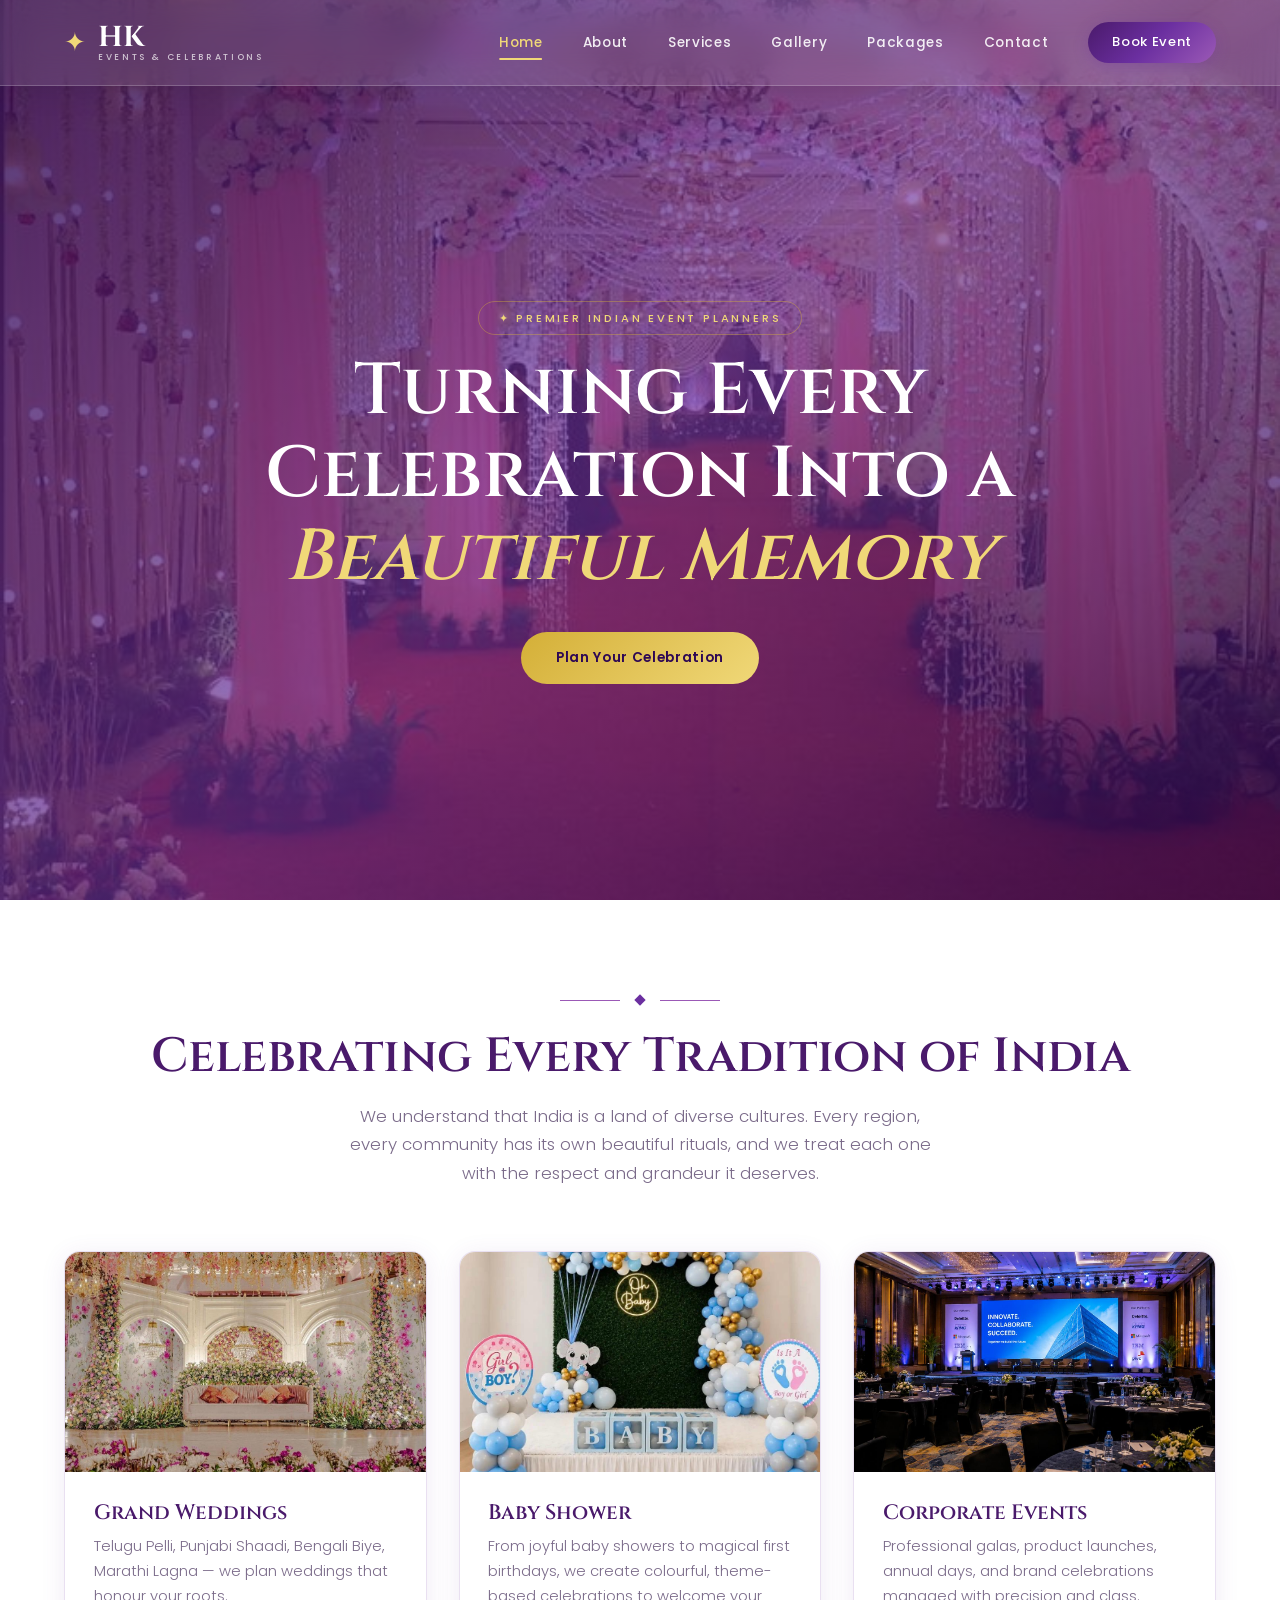
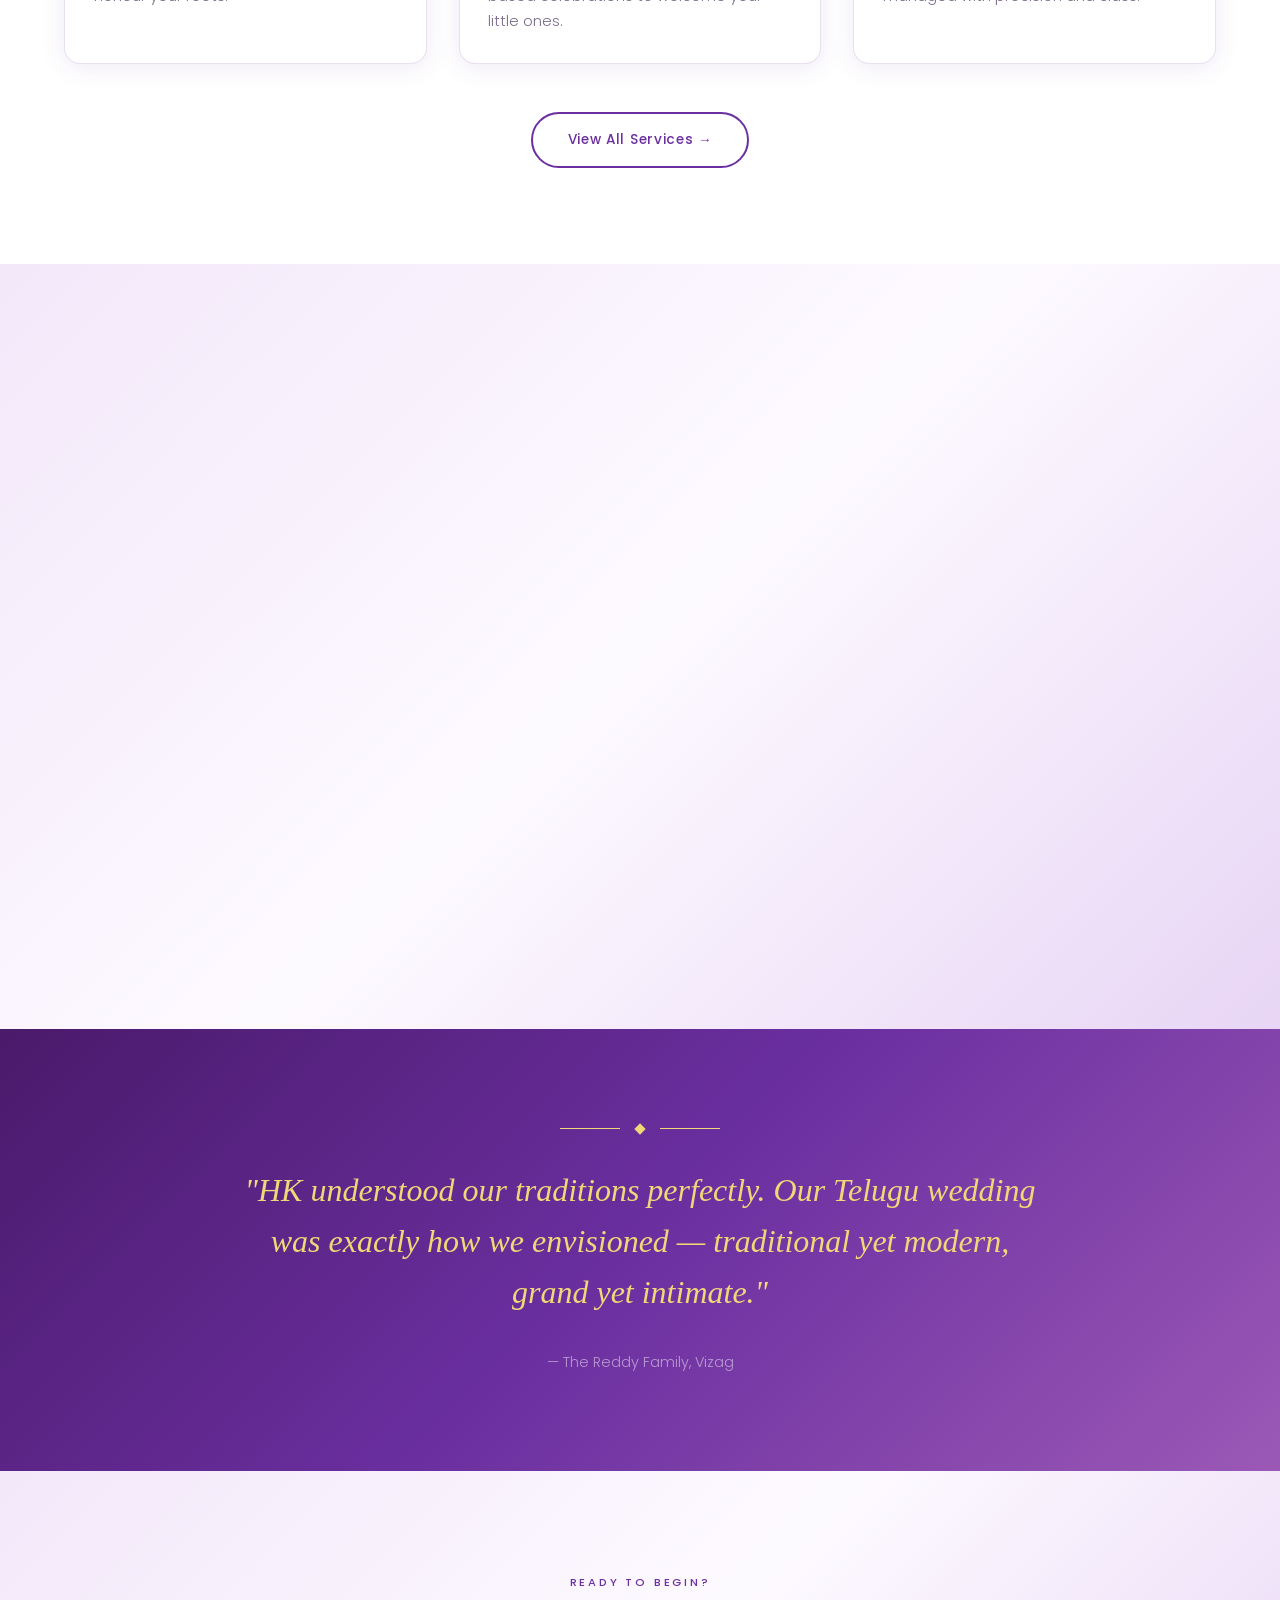
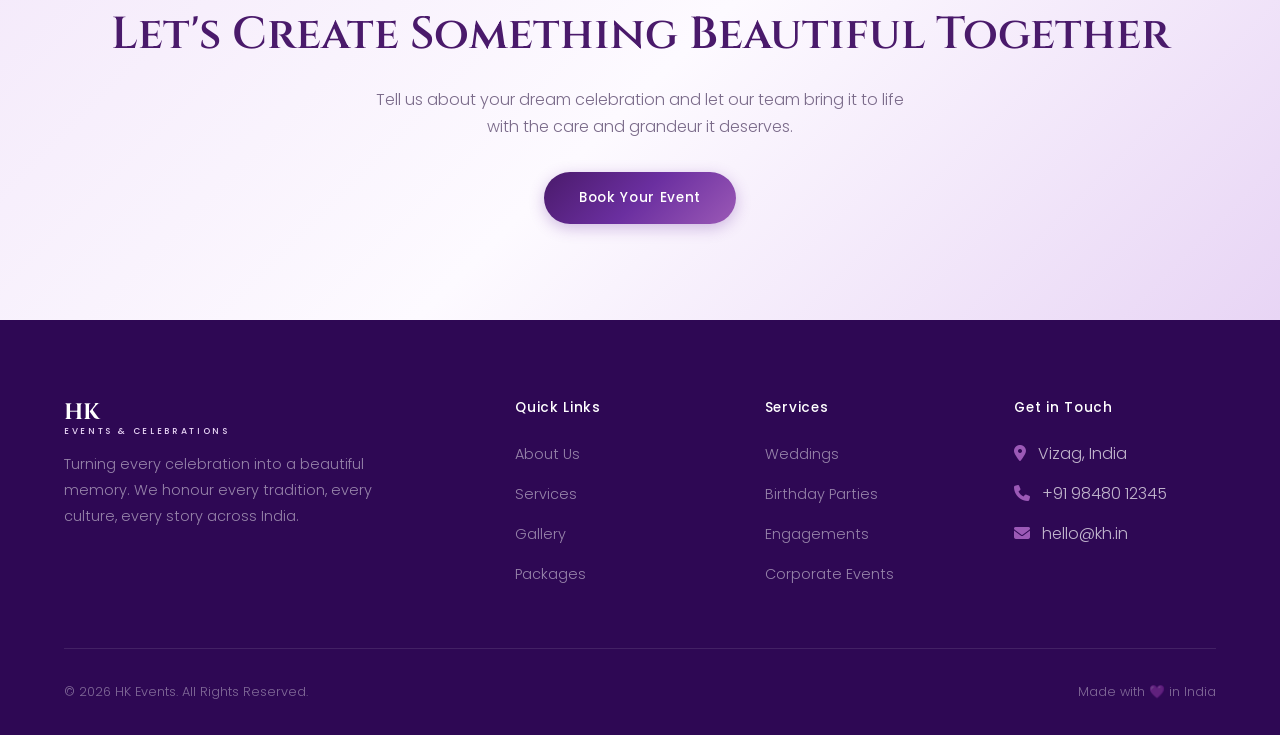
==== commit c48557dc: "Remove duplicate baby event management card from services" ====
--- a/index.html
+++ b/index.html
@@ -185,7 +185,7 @@
                 </div>
                 <div class="footer-links"><h4>Quick Links</h4><ul><li><a href="about.html">About Us</a></li><li><a href="services.html">Services</a></li><li><a href="gallery.html">Gallery</a></li><li><a href="packages.html">Packages</a></li></ul></div>
                 <div class="footer-links"><h4>Services</h4><ul><li><a href="services.html">Weddings</a></li><li><a href="services.html">Birthday Parties</a></li><li><a href="services.html">Engagements</a></li><li><a href="services.html">Corporate Events</a></li></ul></div>
-                <div class="footer-links"><h4>Get in Touch</h4><ul><li><i class="fas fa-map-marker-alt" style="color: var(--purple-light); margin-right: 0.5rem;"></i> Vizag, India</li><li><i class="fas fa-phone" style="color: var(--purple-light); margin-right: 0.5rem;"></i> +91 98765 43210</li><li><i class="fas fa-envelope" style="color: var(--purple-light); margin-right: 0.5rem;"></i> hello@dreamday.in</li></ul></div>
+                <div class="footer-links"><h4>Get in Touch</h4><ul><li><i class="fas fa-map-marker-alt" style="color: var(--purple-light); margin-right: 0.5rem;"></i> Vizag, India</li><li><i class="fas fa-phone" style="color: var(--purple-light); margin-right: 0.5rem;"></i> +91 98480 12345</li><li><i class="fas fa-envelope" style="color: var(--purple-light); margin-right: 0.5rem;"></i> hello@kh.in</li></ul></div>
             </div>
             <div class="footer-bottom"><p>© 2026 HK Events. All Rights Reserved.</p><p>Made with 💜 in India</p></div>
         </div>
